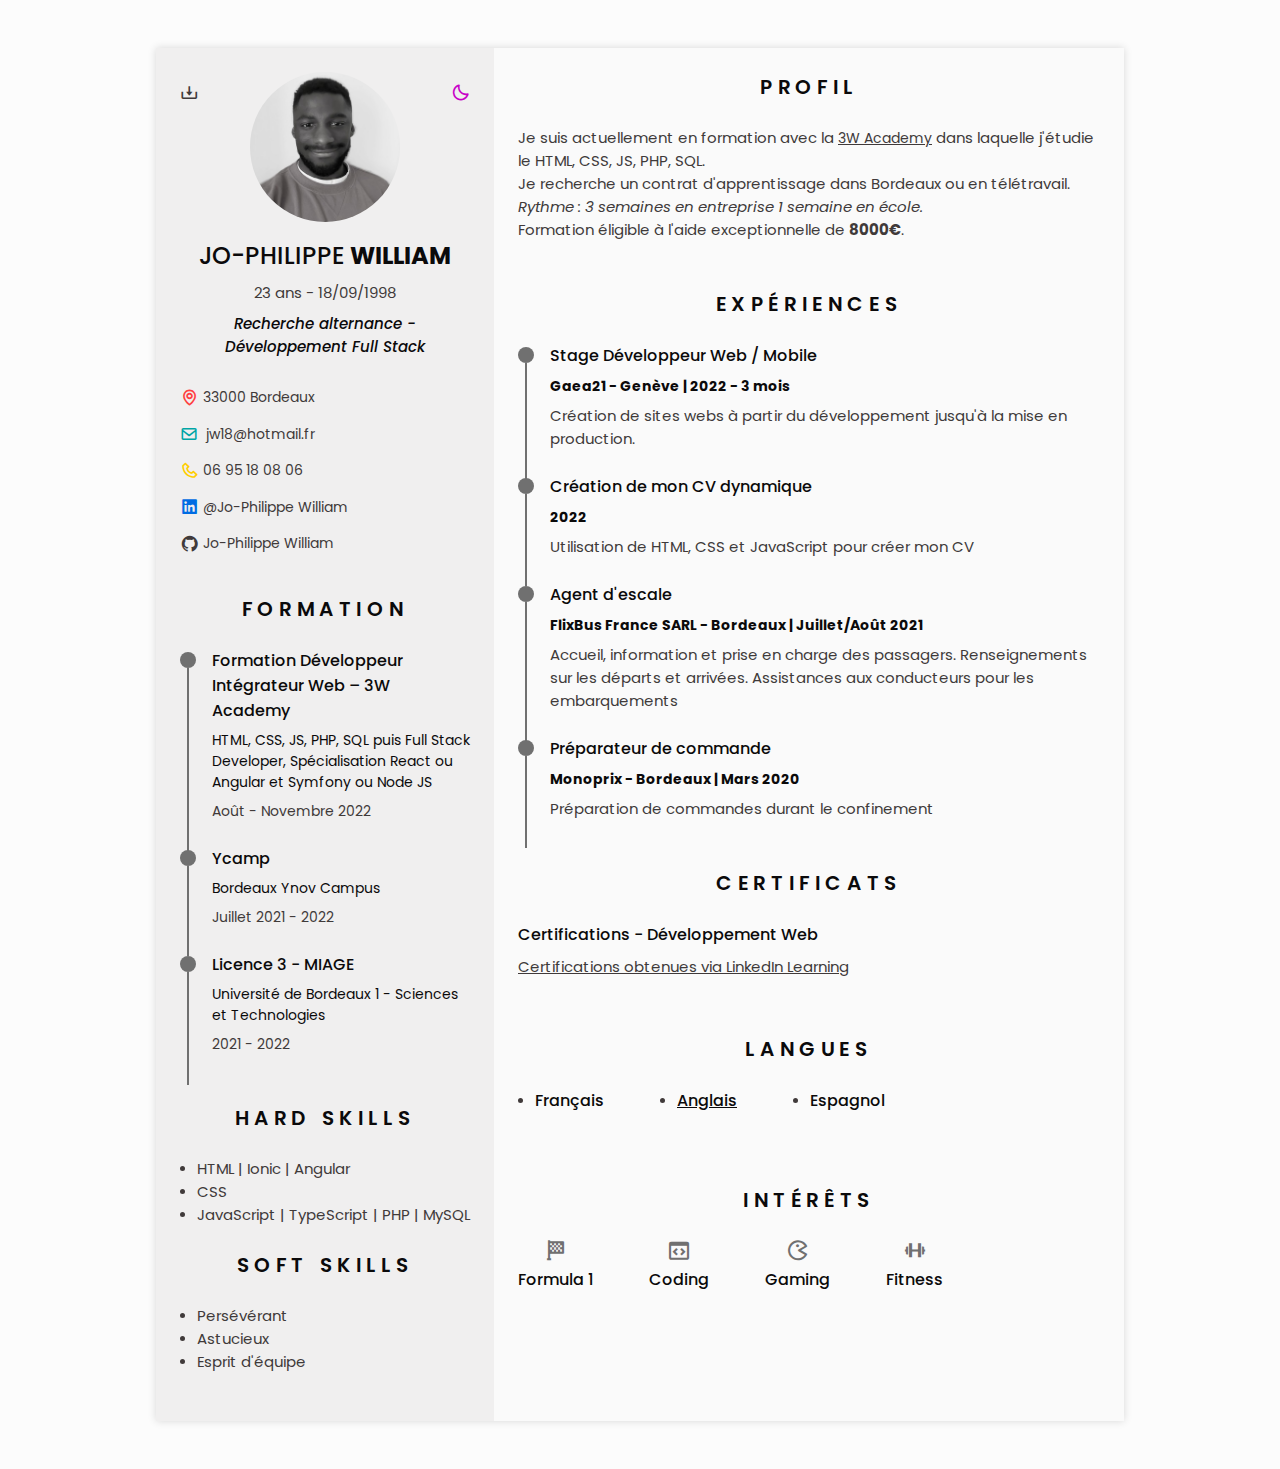
==== index.html @ 75fde281 "Add files via upload" ====
<!DOCTYPE html>
    <html lang="en">
    <head>
        <meta charset="UTF-8">
        <meta name="viewport" content="width=device-width, initial-scale=1.0">

        <!--========== BOX ICONS ==========-->
        <link rel="stylesheet" href="https://cdn.jsdelivr.net/npm/boxicons@latest/css/boxicons.min.css">

        <!--========== CSS ==========-->
        <link rel="stylesheet" href="assets/css/styles.css">

        <title>Responsive Resume CV</title>
    </head>
    <body>
        <!--========== HEADER ==========-->
        <header class="l-header" id="header">
            <nav class="nav bd-container">
                <a href="#" class="nav__logo">Jo-Philippe WILLIAM</a>

                <div class="nav__menu" id="nav-menu">
                    <ul class="nav__list">
                        <li class="nav__item">
                            <a href="#home" class="nav__link active-link">
                                <i class='bx bx-home nav__icon' ></i>Home
                            </a>
                        </li>

                        <li class="nav__item">
                            <a href="#education" class="nav__link">
                                <i class='bx bx-book nav__icon' ></i>Éducation
                            </a>
                        </li>

                        <li class="nav__item">
                            <a href="#skills" class="nav__link">
                                <i class='bx bx-receipt nav__icon' ></i>Skills
                            </a>
                        </li>

                        <li class="nav__item">
                            <a href="#profile" class="nav__link">
                                <i class='bx bx-user-circle nav__icon' ></i>Profil
                            </a>
                        </li>
                        
                        <li class="nav__item">
                            <a href="#experience" class="nav__link">
                                <i class='bx bx-briefcase-alt-2 nav__icon' ></i>Expériences
                            </a>
                        </li>
                        
                        <li class="nav__item">
                            <a href="#certificates" class="nav__link">
                                <i class='bx bx-award nav__icon' ></i>Certificats
                            </a>
                        </li>

                        <!--<li class="nav__item">
                            <a href="#references" class="nav__link">
                                <i class='bx bx-link-external nav__icon'></i>References
                            </a>
                        </li>-->
                    </ul>
                </div>

                <div class="nav__toggle" id="nav-toggle">
                    <i class='bx bxs-grid-alt' ></i>
                </div>
            </nav>

        </header>

        <main class="l-main bd-container">
            <!-- All elements within this div, is generated in PDF -->
            <div class="resume" id="area-cv">
                <div class="resume__left">
                    <!--========== HOME ==========-->
                    <section class="home" id="home">
                        <div class="home__container section bd-grid"> 
                            <div class="home__data bd-grid">
                                <img src="assets/img/Jo.jpg" alt="" class="home__img">

                                <h1 class="home__title">JO-PHILIPPE<b> WILLIAM</b></h1>
                                23 ans - 18/09/1998
                                <h3 class="home__profession"><em>Recherche alternance - Développement Full Stack</em></h3>

                                <div>
                                    <a download="" href="assets/pdf/ResumeJo.pdf" class="home__button-movil">Download</a>
                                </div>
                            </div>

                            <div class="home__adress bd-grid">
                                <span class="home__information">
                                    <i class='bx bx-map home__icon' ></i> 33000 Bordeaux  
                                </span>

                                <span class="home__information">
                                    <a href="mailto:jw18@hotmail.fr" target="_blank" class="social__link">
                                        <i class='bx bx-envelope bx-burst bx-flip-horizontal'></i>  &nbsp; jw18@hotmail.fr <!-- &nbsp; Permet de créer un espace-->
                                    </a>
                                </span>

                                <span class="home__information">
                                    <i class='bx bx-phone bx-tada home__icon' ></i> 06 95 18 08 06 
                                </span>

                                <span class="home__information">
                                    <a href="https://www.linkedin.com/in/jo-philippe-william-22556922b/" target="_blank" class="social__link"> 
                                        <i class='bx bxl-linkedin-square social__icon'></i> @Jo-Philippe William
                                    </a>
                                </span>

                                <span class="home__information">
                                    <a href="https://github.com/lipwilliam" target="_blank" class="social__link"> 
                                        <i class='bx bxl-github social__icon'></i> Jo-Philippe William
                                    </a>
                                </span>

                            </div>
                        </div>
                        
                       <!-- Theme change button -->
                       <i class='bx bx-moon change-theme' title="Theme" id="theme-button"></i>


                       <!-- Button to generate and download the pdf. Available for desktop. -->
                       <i class='bx bx-download generate-pdf' title="Generate PDF" id="resume-button" ></i>
                    </section> 
                    

                    <!--========== SOCIAL ==========-->
                    <!-- <section class="social section">
                        <h2 class="section-title">SOCIAL</h2>

                        <div class="social__container bd-grid">
                            <a href="https://fr.linkedin.com/" target="_blank" class="social__link"> --Ajouter mon lien LinkeIn une fois fait et mon @
                                <i class='bx bxl-linkedin-square social__icon'></i> @Jo-Philippe William
                            </a>
                        </div>
                    </section> -->

                    <!--========== PROFILE ==========-->
                    <!-- <section class="profile section" id="profile">
                        <h2 class="section-title">Profil</h2>
                        
                        <p class="profile__description">Je suis une personne rigoureuse, qui a soif d'en apprendre plus sur le développement web. Je possède peu de connaissances pour le moment, mais j'ai acquis certaines bases sur les langages HTML, CSS et JavaScript.</p>
                    </section> -->
                    
                    <!--========== EDUCATION ==========-->
                    <section class="education section" id="education">
                        <h2 class="section-title">Formation</h2>

                        <div class="education__container bd-grid">
                            <div class="education__content">
                                <div class="education__time">
                                    <span class="education__rounder"></span>
                                    <span class="education__line"></span>
                                </div>

                                <div class="education__data bd-grid">
                                    <h3 class="education__title">Formation Développeur Intégrateur Web – 3W Academy</h3>
                                    <span class="education__studies">
                                        HTML, CSS, JS, PHP, SQL puis Full Stack Developer, Spécialisation React ou Angular et Symfony ou Node JS</span>
                                    <span class="education__year">Août - Novembre 2022</span>
                                </div>
                            </div>
                            
                            <div class="education__content">
                                <div class="education__time">
                                    <span class="education__rounder"></span>
                                    <span class="education__line"></span> 
                                </div>

                                <div class="education__data bd-grid">
                                    <h3 class="education__title">Ycamp</h3>
                                    <span class="education__studies">Bordeaux Ynov Campus</span>
                                    <span class="education__year">Juillet 2021 - 2022</span>
                                </div>
                            </div>

                            <div class="education__content">
                                <div class="education__time">
                                    <span class="education__rounder"></span>
                                    <span class="education__line"></span> 
                                </div>

                                <div class="education__data bd-grid">
                                    <h3 class="education__title">Licence 3 - MIAGE</h3>
                                    <span class="education__studies">Université de Bordeaux 1 - Sciences et Technologies</span>
                                    <span class="education__year">2021 - 2022</span>
                                </div>
                            </div>
                        </div>
                    </section>


                    <!--========== SKILLS  ==========-->
                    <section class="skills section" id="skills">
                        <h2 class="section-title">Hard Skills</h2>

                        <div class="skills__content bd-grid">
                            <ul class="skills__data">
                                <li class="skills__name">
                                    <span class="skills__circle"></span> <!-- https://icons8.com/icons/set/html J'utilise la base 64 pour télécharger les images car les autres formats disparaissent lors du pdf-->
                                    <p class="hardskills">HTML | Ionic | Angular</p> 
                                    <!--<img src="[data-uri]">
                                    <img src="[data-uri]">
                                    <img src="[data-uri]">-->
                                </li>
                                
                                <li class="skills__name">
                                    <span class="skills__circle"></span>
                                    <p class="hardskills">CSS</p>
                                    <!--<img src="[data-uri]">-->
                                </li>
                                
                                <li class="skills__name">
                                    <span class="skills__circle"></span>
                                    <p class="hardskills">JavaScript | TypeScript | PHP | MySQL</p> 
                                    <!--<img src="[data-uri]">
                                    <img src="[data-uri]">
                                    <img src="[data-uri]">
                                    <img src="[data-uri]">-->
                                </li>
                            </ul>
                        </div>

                        <h2 class="section-title">Soft Skills</h2>

                        <div class="skills__content bd-grid">
                            <ul class="skills__data">
                                <li class="skills__name">
                                    <span class="skills__circle"></span> Persévérant 
                                </li>
                                
                                <li class="skills__name">
                                    <span class="skills__circle"></span> Astucieux
                                </li>
                                
                                <li class="skills__name">
                                    <span class="skills__circle"></span> Esprit d'équipe
                                </li>
                            </ul>
                        </div>
                    </section>

                </div>

                <div class="resume__right">

                    <!--========== PROFILE ==========-->
                    <section class="profile section" id="profile">
                        <h2 class="section-title">Profil</h2>
                        
                        <p class="profile__description">
                            Je suis actuellement en formation avec la <a href="https://3wa.fr/" class="social__link" style="text-decoration: underline;">3W Academy</a> dans laquelle j'étudie le HTML, CSS, JS, PHP, SQL. <br>
                            Je recherche un contrat d'apprentissage dans Bordeaux ou en télétravail. <br> <em>Rythme : 3 semaines en entreprise 1 semaine en école.</em> <br> Formation éligible à l'aide exceptionnelle de <strong>8000€</strong>.
                        </p>
                    </section>

                    <!--========== EXPERIENCE ==========-->
                    <section class="experience section" id="experience">
                        <h2 class="section-title">Expériences</h2>

                        <div class="experience__container bd-grid">
                            <div class="experience__content">
                                <div class="experience__time">
                                    <span class="experience__rounder"></span>
                                    <span class="experience__line"></span> <!--experience__line (j'ai du l'enlever car une barre apparait sur le CV sinon)-->
                                </div>
                                    
                                <div class="experience__data bd-grid">
                                    <h3 class="experience__title">Stage Développeur Web / Mobile</h3>
                                    <span class="experience__company"> <strong> Gaea21 - Genève | 2022 - 3 mois</strong><!--Ecrire l'année et le poste occupé--> </span>
                                    <p class="experience__description">Création de sites webs à partir du développement jusqu'à la mise en production.   <!--Ecrire la description du poste--> </p>
                                </div>
                            </div>
                        
                            <div class="experience__content">
                                <div class="experience__time">
                                    <span class="experience__rounder"></span>
                                    <span class="experience__line"></span> <!--experience__line (j'ai du l'enlever car une barre apparait sur le CV sinon)-->
                                </div>
                                    
                                <div class="experience__data bd-grid">
                                    <h3 class="experience__title">Création de mon CV dynamique</h3>
                                    <span class="experience__company"> <strong>2022</strong><!--Ecrire l'année et le poste occupé--> </span>
                                    <p class="experience__description">Utilisation de HTML, CSS et JavaScript pour créer mon CV <!--Ecrire la description du poste--> </p>
                                </div>
                            </div>
                        
                            <div class="experience__content">
                                <div class="experience__time">
                                    <span class="experience__rounder"></span>
                                    <span class="experience__line"></span> <!--experience__line (j'ai du l'enlever car une barre apparait sur le CV sinon)-->
                                </div>
                                    
                                <div class="experience__data bd-grid">
                                    <h3 class="experience__title">Agent d'escale</h3>
                                    <span class="experience__company"> <strong>FlixBus France SARL - Bordeaux | Juillet/Août 2021</strong><!--Ecrire l'année et le poste occupé--> </span>
                                    <p class="experience__description">Accueil, information et prise en charge des passagers. Renseignements sur les départs et arrivées. Assistances aux conducteurs pour les embarquements <!--Ecrire la description du poste--> </p>
                                </div>
                            </div>

                            <div class="experience__content">
                                <div class="experience__time">
                                    <span class="experience__rounder"></span>
                                    <span class="experience__line"></span> <!--experience__line (j'ai du l'enlever car une barre apparait sur le CV sinon)-->
                                </div>
                                    
                                <div class="experience__data bd-grid">
                                    <h3 class="experience__title">Préparateur de commande</h3>
                                    <span class="experience__company"> <strong>Monoprix - Bordeaux | Mars 2020</strong><!--Ecrire l'année et le poste occupé--> </span>
                                    <p class="experience__description"> Préparation de commandes durant le confinement <!--Ecrire la description du poste--> </p>
                                </div>
                            </div>
                        </div>

                        <!--<div class="education__content">
                            <div class="education__time">
                                <span class="education__rounder"></span>
                                <span class="education__line"></span> 
                            </div>

                            <div class="education__data bd-grid">
                                <h3 class="education__title">Licence 3 - Sciences du Management</h3>
                                <span class="education__studies">Université de Bordeaux 4 - Faculté de Droit et Science Politique</span>
                                <span class="education__year">2020 - 2021</span>
                            </div>
                        </div>
                        
                        <div class="education__content">
                            <div class="education__time">
                                <span class="education__rounder"></span>
                                <span class="education__line"></span> 
                            </div>

                            <div class="education__data bd-grid">
                                <h3 class="education__title">Licence 3 - Sciences du Management</h3>
                                <span class="education__studies">Université de Bordeaux 4 - Faculté de Droit et Science Politique</span>
                                <span class="education__year">2020 - 2021</span>
                            </div>
                        </div>-->
                    </section>

                    <!--========== CERTIFICATES ==========-->
                    <section class="certificate section" id="certificates">
                        <h2 class="section-title">Certificats</h2>

                        <div class="certificate__container bd-grid">
                            <div class="certificate__content">
                                <h3 class="certificate__title">Certifications - Développement Web</h3>
                                <a download="" href="assets/pdf/Certifications.pdf" class="languages__name" style="text-decoration: underline;">Certifications obtenues via LinkedIn Learning</a>
                            </div>
                        </div>

                        <div class="certificate__container bd-grid">
                            <div class="certificate__content">
                                <h3 class="certificate__title"><!--Licence 3 - MIAGE | 2021-2022--></h3>
                                <p class="certificate__description"><!--Validation de ma license--></p>
                            </div>
                        </div>
                    </section>

                    <!--========== REFERENCES ==========-->
                    <!-- <section class="references section" id="references">
                        <h2 class="section-title">Références</h2>

                        <div class="references__container bd-grid">
                            <div class="references__content bd-grid">
                                <span class="references__subtitle"><!--Sr Director - Mettre le titre de mon ancien job--></span>
                                <h3 class="references__title"><!--Ajouter le nom de mon superviseur</h3>
                                <ul class="references__contact">
                                    <li>Phone : </li>
                                    <li>Email : </li>
                                </ul>
                            </div>
                        </div>
                    </section> -->

                    <!--========== LANGUAGES ==========-->
                    <section class="languages section">
                        <h2 class="section-title">Langues</h2>

                        <div class="languages__container">
                            <ul class="languages__content bd-grid">
                                <li class="languages__name">
                                    <span class="languages__circle"></span> Français
                                </li>
                                <li class="languages__name">
                                    <span class="languages__circle"></span> <a download="" href="assets/pdf/Linguaskill Candidate Test Report.pdf" class="languages__name" style="text-decoration: underline;">Anglais</a>
                                </li>
                                <li class="languages__name">
                                    <span class="languages__circle"></span> Espagnol
                                </li>
                            </ul>
                        </div>
                    </section>
                    
                    <!--========== INTERESTS ==========-->
                    <section class="interests section">
                        <h2 class="section-title">Intérêts</h2>

                        <div class="interests__container bd-grid">
                            <div class="interests__content">
                                <i class='bx bxs-flag-checkered interests__icon'></i>
                                <span class="interests__name">Formula 1</span>
                            </div>
                            <div class="interests__content">
                                <i class='bx bx-code-block interests__icon'></i>
                                <span class="interest__name">Coding</span>
                            </div>
                            <div class="interests__content">
                                <i class='bx bx-game interests__icon'></i>
                                <span class="interests__name">Gaming</span>
                            </div>
                            <div class="interests__content">
                                <i class='bx bx-dumbbell interests__icon' ></i>
                                <span class="interests__name">Fitness</span>
                            </div>
                        </div>
                    </section>
                    
                    <div class="qrcode__content">
                        <a rel='nofollow' href='https://www.qr-code-generator.com' border='0' style='cursor:default' ></a><img src='https://chart.googleapis.com/chart?cht=qr&chl=https%3A%2F%2Flipwilliam.github.io%2FJo-Philippe-WILLIAM-CV%2F&chs=180x180&choe=UTF-8&chld=L|2' alt=''>
                    </div>

                </div>
            </div>        
        </main>

        <!--========== SCROLL TOP ==========-->
        <a href="#" class="scrolltop" id="scroll-top">
            <i class='bx bx-up-arrow-circle scrolltop__icon' ></i>
        </a>

        <!--========== HTML2PDF ==========-->
        <script src="assets/js/html2pdf.bundle.min.js"></script>

        <!--========== MAIN JS ==========-->
        <script src="assets/js/main.js"></script>
    </body>
</html>
---- assets/css/styles.css ----
/*===== GOOGLE FONTS =====*/
@import url('https://fonts.googleapis.com/css2?family=Poppins:wght@400;500;600&display=swap');

/*===== VARIABLES CSS =====*/
:root {
  --header-height: 3rem;
  
  /*========== Colors ==========*/
  --title-color: #0b0a0b;
  --text-color: #403A3A;
  --text-color-light: #707070;
  --container-color: #FAFAFA;
  --container-color-alt: #F0EFEF;
  --body-color: #FCFCFC;

  /*========== Font and typography ==========*/
  --body-font: 'Poppins', sans-serif;
  --h1-font-size: 1.5rem;
  --h2-font-size: 1.25rem;
  --h3-font-size: 1rem;
  --normal-font-size: .938rem;
  --small-font-size: .875rem;
  --smaller-font-size: .813rem;

  /*========== Font weight ==========*/
  --font-medium: 500;
  --font-semi-bold: 600;

  /*========== Margenes ==========*/
  --mb-1: .5rem;
  --mb-2: 1rem;
  --mb-3: 1.5rem;

  /*========== z index ==========*/
  --z-tooltip: 10;
  --z-fixed: 100;
}

/*========== BASE ==========*/
*,::before,::after{
  box-sizing: border-box;
}

html{
  scroll-behavior: smooth;
}
/*========== Variables Dark theme ==========*/
body.dark-theme{
  --title-color: #F2F2F2;
  --text-color: #bfbfbf;
  --container-color: #212121;
  --container-color-alt: #181616;
  --body-color: #2B2B2B;
}

/*========== Button Dark/Light ==========*/
.change-theme{
  position: absolute;
  right: 0;
  top: 2.2rem;
  display: flex;
  color: var(--text-color);
  font-size: 1.2rem;
  cursor: pointer;
}

.change-them:hover{
  color: var(--title-color);
}

.bx-moon {
  color: #c800c8;
}

.bx-sun {
  color: rgb(229, 255, 0);
}



/*========== Font size variables to scale cv ==========*/
body.scale-cv{
  --h1-font-size: .938rem;
  --h2-font-size: .938rem;
  --h3-font-size: .875rem;
  --normal-font-size: .813rem;
  --small-font-size: .75rem;
  --smaller-font-size: .688rem;
}

/*========== Generate PDF button ==========*/
.generate-pdf{
  display: none;
  position: absolute;
  top: 2.2rem;
  left: 0;
  font-size: 1.2rem;
  color: var(--text-color);
  cursor: pointer;
}

.generate-pdf:hover{
  color: var(--title-color);
}

/*========== Classes modified to reduce size and print on A4 sheet ==========*/
.scale-cv .change-theme, 
.scale-cv .generate-pdf{
  display: none;
}

.scale-cv .bd-container{
  max-width: 1080px;
}

.scale-cv .section{
  padding: 1.5rem 0 .80rem;
}

.scale-cv .section-title{
  margin-bottom: .75rem;
}

.scale-cv .resume__left,
.scale-cv .resume__right{
  padding: 0 1rem;
}

.scale-cv .home__img{
  width: 90px;
  height: 90px;
}

.scale-cv .home__container{
  gap: 1.5rem;
}

.scale-cv .home__data{
  gap: .25rem;
}

.scale-cv .home__address,
.scale-cv .social__container{
  gap: .75rem;
}

.scale-cv .home__icon,
.scale-cv .social__icon,
.scale-cv .interests__icon{
  font-size: 1rem;
}

.scale-cv .education__container,
.scale-cv .experience__container,
.scale-cv .certificate__container{
  gap: 1rem;
}

.scale-cv .education__time,
.scale-cv .experience__time{
  padding-right: .5rem;
}

.scale-cv .education__rounder,
.scale-cv .experience__rounder{
  width: 11px;
  height: 11px;
  margin-top: .22rem;
}


.scale-cv .education__line,
.scale-cv .experience__line{
  width: 1px;
  height: 110%;
  transform: translate(5px, 0);
}

.scale-cv .education__data,
.scale-cv .experience__data{
  gap: .25rem;
}

.scale-cv .skills__name{
  margin-bottom: var(--mb-1); 
}

.scale-cv .interests__container{
  column-gap: 2.5rem;
}


body{
  margin: 0 0 var(--header-height) 0;
  padding: 0;
  font-family: var(--body-font);
  font-size: var(--normal-font-size);
  background-color: var(--body-color);
  color: var(--text-color);
}

h1,h2,h3,ul,p{
  margin: 0;
}

h1,h2,h3{
  color: var(--title-color);
  font-weight: var(--font-medium);
}

ul{
  padding: 0;
  list-style: none;
}

a{
  text-decoration: none;
}

img{
  max-width: 100%;
  height: auto;
}
/*========== CLASS CSS ==========*/
.section{
  padding: 1.5rem 0;
}

.section-title{
  font-size: var(--h2-font-size);
  color: var(--title-color);
  font-weight: var(--font-semi-bold);
  text-transform: uppercase;
  letter-spacing: .35rem;
  text-align: center;
  margin-bottom: var(--mb-3);
}

/*========== LAYOUT ==========*/
.bd-container{
  max-width: 968px;
  width: calc(100% - 3rem);
  margin-left: var(--mb-3);
  margin-right: var(--mb-3);
}

.bd-grid{
  display: grid; 
  gap: 1.5rem;
}

.l-header{
  width: 100%;
  position: fixed;
  bottom: 0;
  left: 0;
  z-index: var(--z-fixed);
  background-color: var(--body-color);
  box-shadow: 0 -1px 4px rgba(0, 0, 0, .1);
  transition: .3s;
}

/*========== NAV ==========*/
.nav{
  height: var(--header-height);
  display: flex;
  justify-content: space-between;
  align-items: center;
}

@media screen and (max-width: 968px){
  .nav__menu{
    position: fixed;
    bottom: -100%;
    left: 0;
    width: 100%;
    padding: 2rem 1.5rem;
    background-color: var(--body-color);
    box-shadow: 0 1px 4px rgba(0,0,0,.1);
    border-radius: 1rem 1rem 0 0;
    z-index: var(--z-fixed);
    transition: .3s;
  }
}

.nav__logo,
.nav__toggle{
  color: var(--title-color);
  font-weight: var(--font-medium);
}

.nav__toggle{
  font-size: 1.2rem;
  cursor: pointer;
}

.nav__item{
  text-align: center;
}

.nav__list{
  display: grid;
  grid-template-columns: repeat(3,1fr);
  gap: 2rem;
}

.nav__link{
  display: flex;
  flex-direction: column;
  font-size: var(--smaller-font-size);
  color: var(--text-color-light);
  font-weight: var(--font-medium);
}

.nav__link:hover{
  color: var(--title-color);
}

.nav__icon{
  font-size: 1.2rem;
  margin-bottom: var(--mb-1);
}
/* Show menu */
.show-menu{
  bottom: var(--header-height);
}

/* Active menu link */
.active-link{
  color: var(--title-color);
}

/*========== HOME ==========*/
.home{
  position: relative;
}

.home__container{
  gap: 3rem;
}

.home__data{
  gap: .5rem;
  text-align: center;
}

.home__img{
  width: 150px;
  height: 150px;
  border-radius: 50%;
  justify-self: center;
  margin-bottom: var(--mb-1);
}

.home__title{
  font-size: var(--h1-font-size);
}

.home__profession{
  font-size: var(--normal-font-size);
  margin-bottom: var(--mb-1);
}

.home__address{
  gap: 1rem;
}
.home__information{
  display: flex;
  align-items: center;
  font-size: var(--small-font-size);
  margin-bottom: -8.5px;
}

.home__icon{
  font-size: 1.2rem;
  margin-right: .25rem;
}

.home__button-movil{
  display: inline-block;
  border: 2px solid var(--text-color);
  color: var(--title-color);
  padding: 1rem 2rem;
  border-radius: .25rem;
  transition: .3s;
  font-weight: var(--font-medium);
  margin-top: var(--mb-1);
}

.home__button-movil:hover{
  background-color: var(--text-color);
  color: var(--container-color);
}

.bx-map {
  color: #ff4040;
}

.bx-envelope {
  color: #00a5a6;
  font-size: large;
}

.bx-phone {
  color: #ffce00;
}
/*========== SOCIAL ==========*/
.social__container{
  grid-template-columns: max-content;
  gap: 1rem;
}

.social__link{
  display: inline-flex;
  align-items: center;
  font-size: var(--small-font-size);
  color: var(--text-color);
}


.social__link:hover{
  color: var(--title-color);
}

.social__icon{
  font-size: 1.2rem;
  margin-right: .25rem;
}

.bxl-linkedin-square {
  color: #006ce3;
}
/*========== PROFILE ==========*/
.profile__description{
  text-align: center;
}

/*========== EDUCATION AND EXPERIENCE ==========*/
.education__content, 
.experience__content{
  display: flex;
}

.education__time, 
.experience__time{
  padding-right: 1rem;
}

.education__rounder, 
.experience__rounder{
  position: relative;
  display: block;
  width: 16px;
  height: 16px;
  background-color: var(--text-color-light);
  border-radius: 50%;
  margin-top: .25rem;
}

.education__line, 
.experience__line{
  display: block;
  width: 2px;
  height: 110%;
  background-color: var(--text-color-light);
  transform: translate(7px,0);
}

.education__data, 
.experience__data{
  gap: .5em;
}

.education__title, 
.experience__title{
  font-size: var(--h3-font-size);
}

.education__studies, 
.experience__company{
  font-size: var(--small-font-size);
  color: var(--title-color);
}

.education__year{
  font-size: var(--small-font-size);
}

/*========== SKILLS AND LANGUAGES ==========*/
.skills__content{
  grid-template-columns: repeat(2, 1fr);
}

.skills__content, 
.languages__content{
  gap: 0;
  margin-bottom: 1.5rem;
}

.skills__name, 
.languages__name{
  display: flex;
  align-items: center;
  color: var(--body-font);
}

.skills__circle, 
.languages__circle{
  display: inline-block;
  width: 5px;
  height: 5px;
  background-color: var(--text-color);
  border-radius: 50%;
  margin-right: .75rem;
}

.hardskills {
  white-space: nowrap; /*Permet de mettre les éléments sur une même ligne*/
}
/*========== CERTIFICATES ==========*/
.certificate__title{
  font-size: var(--h3-font-size);
  margin-bottom: var(--mb-1);
}

/*========== REFERENCES ==========*/
.references__content{
  gap: .25rem;
}

.references__subtitle{
  color: var(--text-color-light);
}


.references__subtitle, 
.references__contact{
  font-size: var(--smaller-font-size);
}

.references__title{
  font-size: var(--h3-font-size);
}


/*========== INTERESTS ==========*/
.interests__container{
  grid-template-columns: repeat(3,1fr);
  margin-top: var(--mb-2);
}

.interests__content{
  display: flex;
  flex-direction: column;
  align-items: center;
}

.interests__icon{
  font-size: 1.5rem;
  color: var(--text-color-light);
  margin-bottom: .25rem;
}

.interests__container{
  margin-bottom: -30px;
}

/* Scroll top */
.scrolltop{
  position: fixed;
  right: 1rem;
  bottom: -20%;
  display: flex;
  justify-content: center;
  align-items: center;
  padding: .3rem;
  background-color: var(--container-color-alt);
  border-radius: .4rem;
  z-index: var(--z-tooltip);
  transition: .4s;
  visibility: hidden; 
}

.scrolltop__icon{
  font-size: 1.2rem;
  color: var(--text-color);
}

.show-scroll{
  visibility: visible;
  bottom: 5rem;
}
/*========== MEDIA QUERIES ==========*/
/* For small devices, menu two columns */
@media screen and (max-width: 800px){
  .nav__list{
    grid-template-columns: repeat(2, 1fr);
    gap: 1rem .5rem;
  }

  .qrcode__content{
    display: none;
    margin-top: auto;
    margin-left: auto;
    margin-right: auto;
    width: 6em;
    visibility: hidden;
  }
}

/* Classes modified for large screen size */
@media screen and (min-width: 968px) {
  body{
    margin: 3rem 0;
  }

  .home__profession{
    font-size: var(--normal-font-size);
    margin-bottom: -3px;
  }

  .bd-container{
    margin-left: auto;
    margin-right: auto;
  }

  .l-header, 
  .scrolltop{
    display: none;
  }

  .resume{
    display: grid;
    grid-template-columns: .5fr 1fr;
    background-color: var(--container-color);
    box-shadow: 0 0 8px rgba(13, 12, 12, .15);
  }

  .resume__left{
    background-color: var(--container-color-alt);
  }

  .resume__left, 
  .resume__right{
    padding: 0 1.5rem;
  }

  .generate-pdf{
    display: inline-block;
  }

  .section__title, 
  .profile__description{
    text-align: initial;
  }

  .home__container{
    gap: 1.5rem;
  }

  .home__button-movil{
    display: none;
  }

  .references__container{
    grid-template-columns: repeat(2, 1fr);
  }

  .languages__content{
    grid-template-columns: repeat(3, max-content);
    column-gap: 3.5rem;
  }

  .interests__container{
    grid-template-columns: repeat(4, max-content);
    column-gap: 3.5rem;
  }

  .qrcode__content{
    display: -webkit-box;
    margin-top: 50px;
    margin-left: auto;
    margin-right: auto;
    width: 6em;
  }

}
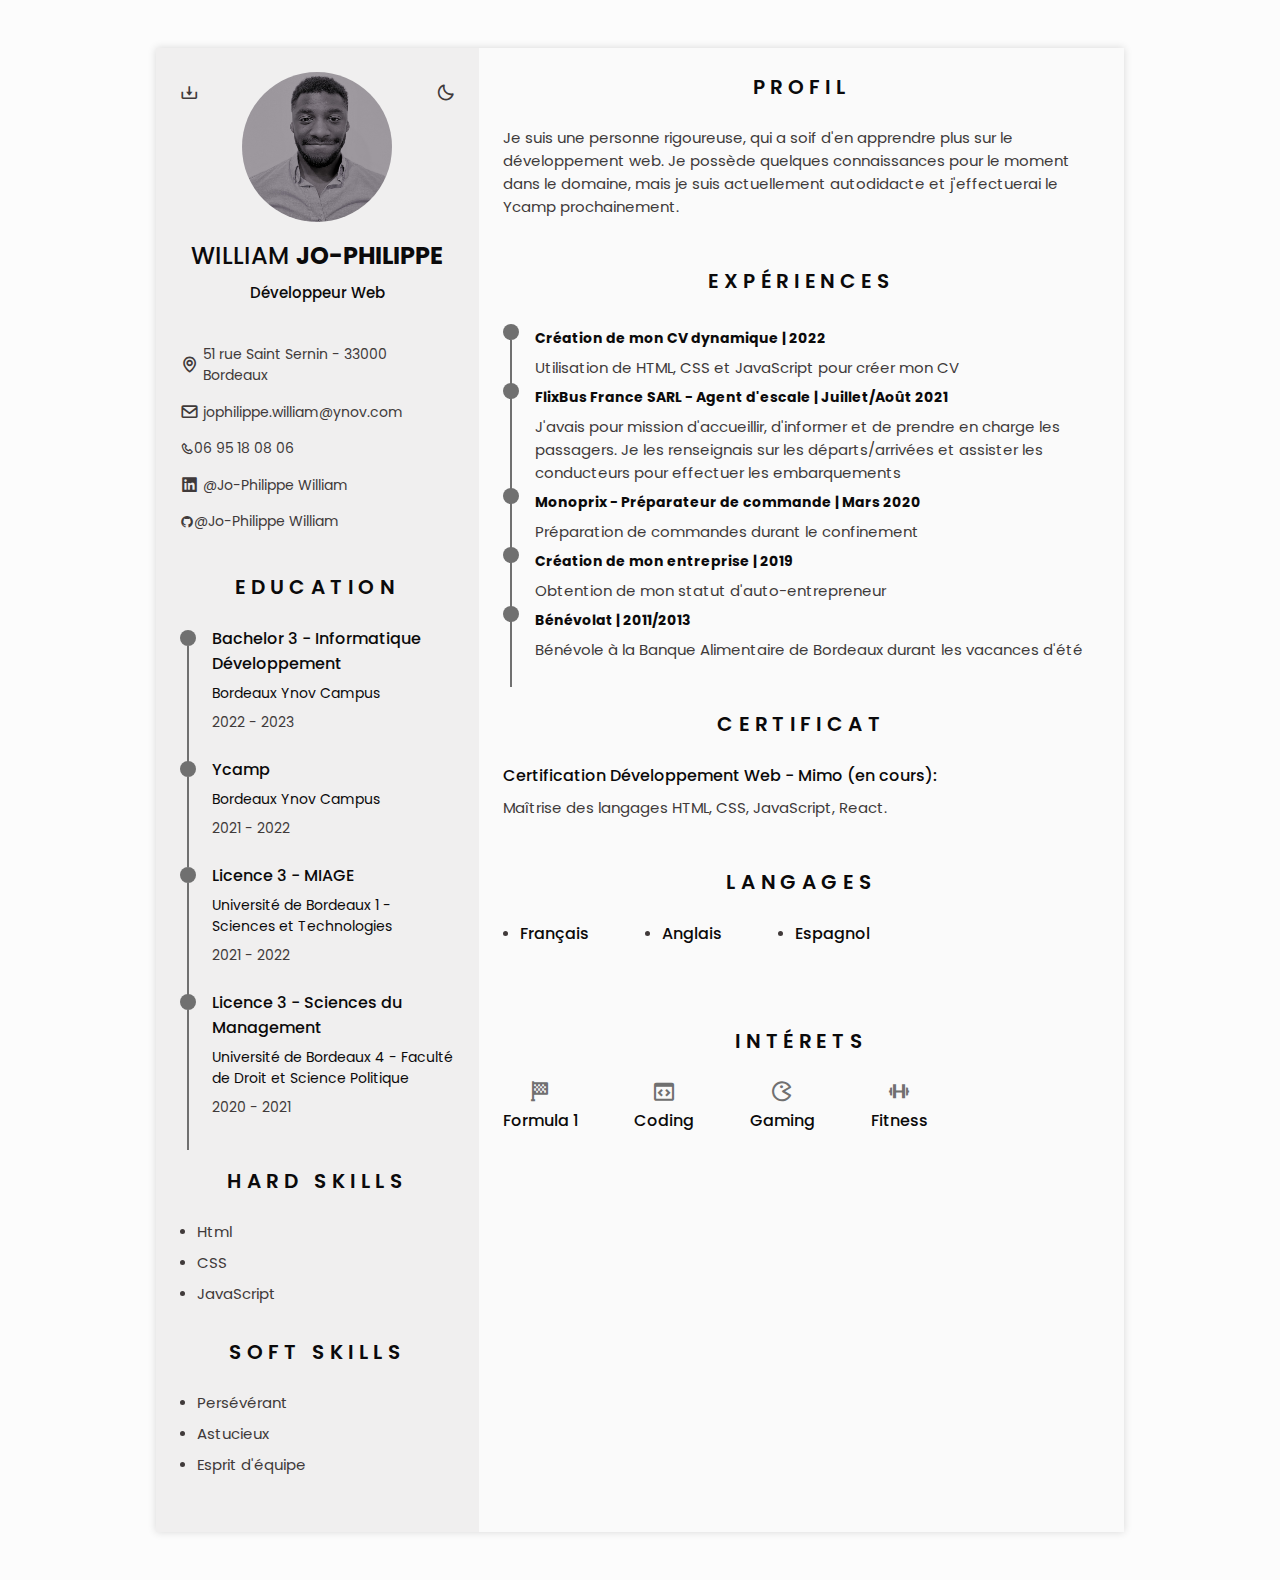
==== commit fc289962: "Adding Portfolio and A4 working" ====
--- a/index.html
+++ b/index.html
@@ -1,444 +1,423 @@
-<!DOCTYPE html>
-    <html lang="en">
-    <head>
-        <meta charset="UTF-8">
-        <meta name="viewport" content="width=device-width, initial-scale=1.0">
-
-        <!--========== BOX ICONS ==========-->
-        <link rel="stylesheet" href="https://cdn.jsdelivr.net/npm/boxicons@latest/css/boxicons.min.css">
-
-        <!--========== CSS ==========-->
-        <link rel="stylesheet" href="assets/css/styles.css">
-
-        <title>Responsive Resume CV</title>
-    </head>
-    <body>
-        <!--========== HEADER ==========-->
-        <header class="l-header" id="header">
-            <nav class="nav bd-container">
-                <a href="#" class="nav__logo">Jo-Philippe WILLIAM</a>
-
-                <div class="nav__menu" id="nav-menu">
-                    <ul class="nav__list">
-                        <li class="nav__item">
-                            <a href="#home" class="nav__link active-link">
-                                <i class='bx bx-home nav__icon' ></i>Home
-                            </a>
-                        </li>
-
-                        <li class="nav__item">
-                            <a href="#education" class="nav__link">
-                                <i class='bx bx-book nav__icon' ></i>Éducation
-                            </a>
-                        </li>
-
-                        <li class="nav__item">
-                            <a href="#skills" class="nav__link">
-                                <i class='bx bx-receipt nav__icon' ></i>Skills
-                            </a>
-                        </li>
-
-                        <li class="nav__item">
-                            <a href="#profile" class="nav__link">
-                                <i class='bx bx-user-circle nav__icon' ></i>Profil
-                            </a>
-                        </li>
-                        
-                        <li class="nav__item">
-                            <a href="#experience" class="nav__link">
-                                <i class='bx bx-briefcase-alt-2 nav__icon' ></i>Expériences
-                            </a>
-                        </li>
-                        
-                        <li class="nav__item">
-                            <a href="#certificates" class="nav__link">
-                                <i class='bx bx-award nav__icon' ></i>Certificats
-                            </a>
-                        </li>
-
-                        <!--<li class="nav__item">
-                            <a href="#references" class="nav__link">
-                                <i class='bx bx-link-external nav__icon'></i>References
-                            </a>
-                        </li>-->
-                    </ul>
-                </div>
-
-                <div class="nav__toggle" id="nav-toggle">
-                    <i class='bx bxs-grid-alt' ></i>
-                </div>
-            </nav>
-
-        </header>
-
-        <main class="l-main bd-container">
-            <!-- All elements within this div, is generated in PDF -->
-            <div class="resume" id="area-cv">
-                <div class="resume__left">
-                    <!--========== HOME ==========-->
-                    <section class="home" id="home">
-                        <div class="home__container section bd-grid"> 
-                            <div class="home__data bd-grid">
-                                <img src="assets/img/Jo.jpg" alt="" class="home__img">
-
-                                <h1 class="home__title">JO-PHILIPPE<b> WILLIAM</b></h1>
-                                23 ans - 18/09/1998
-                                <h3 class="home__profession"><em>Recherche alternance - Développement Full Stack</em></h3>
-
-                                <div>
-                                    <a download="" href="assets/pdf/ResumeJo.pdf" class="home__button-movil">Download</a>
-                                </div>
-                            </div>
-
-                            <div class="home__adress bd-grid">
-                                <span class="home__information">
-                                    <i class='bx bx-map home__icon' ></i> 33000 Bordeaux  
-                                </span>
-
-                                <span class="home__information">
-                                    <a href="mailto:jw18@hotmail.fr" target="_blank" class="social__link">
-                                        <i class='bx bx-envelope bx-burst bx-flip-horizontal'></i>  &nbsp; jw18@hotmail.fr <!-- &nbsp; Permet de créer un espace-->
-                                    </a>
-                                </span>
-
-                                <span class="home__information">
-                                    <i class='bx bx-phone bx-tada home__icon' ></i> 06 95 18 08 06 
-                                </span>
-
-                                <span class="home__information">
-                                    <a href="https://www.linkedin.com/in/jo-philippe-william-22556922b/" target="_blank" class="social__link"> 
-                                        <i class='bx bxl-linkedin-square social__icon'></i> @Jo-Philippe William
-                                    </a>
-                                </span>
-
-                                <span class="home__information">
-                                    <a href="https://github.com/lipwilliam" target="_blank" class="social__link"> 
-                                        <i class='bx bxl-github social__icon'></i> Jo-Philippe William
-                                    </a>
-                                </span>
-
-                            </div>
-                        </div>
-                        
-                       <!-- Theme change button -->
-                       <i class='bx bx-moon change-theme' title="Theme" id="theme-button"></i>
-
-
-                       <!-- Button to generate and download the pdf. Available for desktop. -->
-                       <i class='bx bx-download generate-pdf' title="Generate PDF" id="resume-button" ></i>
-                    </section> 
-                    
-
-                    <!--========== SOCIAL ==========-->
-                    <!-- <section class="social section">
-                        <h2 class="section-title">SOCIAL</h2>
-
-                        <div class="social__container bd-grid">
-                            <a href="https://fr.linkedin.com/" target="_blank" class="social__link"> --Ajouter mon lien LinkeIn une fois fait et mon @
-                                <i class='bx bxl-linkedin-square social__icon'></i> @Jo-Philippe William
-                            </a>
-                        </div>
-                    </section> -->
-
-                    <!--========== PROFILE ==========-->
-                    <!-- <section class="profile section" id="profile">
-                        <h2 class="section-title">Profil</h2>
-                        
-                        <p class="profile__description">Je suis une personne rigoureuse, qui a soif d'en apprendre plus sur le développement web. Je possède peu de connaissances pour le moment, mais j'ai acquis certaines bases sur les langages HTML, CSS et JavaScript.</p>
-                    </section> -->
-                    
-                    <!--========== EDUCATION ==========-->
-                    <section class="education section" id="education">
-                        <h2 class="section-title">Formation</h2>
-
-                        <div class="education__container bd-grid">
-                            <div class="education__content">
-                                <div class="education__time">
-                                    <span class="education__rounder"></span>
-                                    <span class="education__line"></span>
-                                </div>
-
-                                <div class="education__data bd-grid">
-                                    <h3 class="education__title">Formation Développeur Intégrateur Web – 3W Academy</h3>
-                                    <span class="education__studies">
-                                        HTML, CSS, JS, PHP, SQL puis Full Stack Developer, Spécialisation React ou Angular et Symfony ou Node JS</span>
-                                    <span class="education__year">Août - Novembre 2022</span>
-                                </div>
-                            </div>
-                            
-                            <div class="education__content">
-                                <div class="education__time">
-                                    <span class="education__rounder"></span>
-                                    <span class="education__line"></span> 
-                                </div>
-
-                                <div class="education__data bd-grid">
-                                    <h3 class="education__title">Ycamp</h3>
-                                    <span class="education__studies">Bordeaux Ynov Campus</span>
-                                    <span class="education__year">Juillet 2021 - 2022</span>
-                                </div>
-                            </div>
-
-                            <div class="education__content">
-                                <div class="education__time">
-                                    <span class="education__rounder"></span>
-                                    <span class="education__line"></span> 
-                                </div>
-
-                                <div class="education__data bd-grid">
-                                    <h3 class="education__title">Licence 3 - MIAGE</h3>
-                                    <span class="education__studies">Université de Bordeaux 1 - Sciences et Technologies</span>
-                                    <span class="education__year">2021 - 2022</span>
-                                </div>
-                            </div>
-                        </div>
-                    </section>
-
-
-                    <!--========== SKILLS  ==========-->
-                    <section class="skills section" id="skills">
-                        <h2 class="section-title">Hard Skills</h2>
-
-                        <div class="skills__content bd-grid">
-                            <ul class="skills__data">
-                                <li class="skills__name">
-                                    <span class="skills__circle"></span> <!-- https://icons8.com/icons/set/html J'utilise la base 64 pour télécharger les images car les autres formats disparaissent lors du pdf-->
-                                    <p class="hardskills">HTML | Ionic | Angular</p> 
-                                    <!--<img src="[data-uri]">
-                                    <img src="[data-uri]">
-                                    <img src="[data-uri]">-->
-                                </li>
-                                
-                                <li class="skills__name">
-                                    <span class="skills__circle"></span>
-                                    <p class="hardskills">CSS</p>
-                                    <!--<img src="[data-uri]">-->
-                                </li>
-                                
-                                <li class="skills__name">
-                                    <span class="skills__circle"></span>
-                                    <p class="hardskills">JavaScript | TypeScript | PHP | MySQL</p> 
-                                    <!--<img src="[data-uri]">
-                                    <img src="[data-uri]">
-                                    <img src="[data-uri]">
-                                    <img src="[data-uri]">-->
-                                </li>
-                            </ul>
-                        </div>
-
-                        <h2 class="section-title">Soft Skills</h2>
-
-                        <div class="skills__content bd-grid">
-                            <ul class="skills__data">
-                                <li class="skills__name">
-                                    <span class="skills__circle"></span> Persévérant 
-                                </li>
-                                
-                                <li class="skills__name">
-                                    <span class="skills__circle"></span> Astucieux
-                                </li>
-                                
-                                <li class="skills__name">
-                                    <span class="skills__circle"></span> Esprit d'équipe
-                                </li>
-                            </ul>
-                        </div>
-                    </section>
-
-                </div>
-
-                <div class="resume__right">
-
-                    <!--========== PROFILE ==========-->
-                    <section class="profile section" id="profile">
-                        <h2 class="section-title">Profil</h2>
-                        
-                        <p class="profile__description">
-                            Je suis actuellement en formation avec la <a href="https://3wa.fr/" class="social__link" style="text-decoration: underline;">3W Academy</a> dans laquelle j'étudie le HTML, CSS, JS, PHP, SQL. <br>
-                            Je recherche un contrat d'apprentissage dans Bordeaux ou en télétravail. <br> <em>Rythme : 3 semaines en entreprise 1 semaine en école.</em> <br> Formation éligible à l'aide exceptionnelle de <strong>8000€</strong>.
-                        </p>
-                    </section>
-
-                    <!--========== EXPERIENCE ==========-->
-                    <section class="experience section" id="experience">
-                        <h2 class="section-title">Expériences</h2>
-
-                        <div class="experience__container bd-grid">
-                            <div class="experience__content">
-                                <div class="experience__time">
-                                    <span class="experience__rounder"></span>
-                                    <span class="experience__line"></span> <!--experience__line (j'ai du l'enlever car une barre apparait sur le CV sinon)-->
-                                </div>
-                                    
-                                <div class="experience__data bd-grid">
-                                    <h3 class="experience__title">Stage Développeur Web / Mobile</h3>
-                                    <span class="experience__company"> <strong> Gaea21 - Genève | 2022 - 3 mois</strong><!--Ecrire l'année et le poste occupé--> </span>
-                                    <p class="experience__description">Création de sites webs à partir du développement jusqu'à la mise en production.   <!--Ecrire la description du poste--> </p>
-                                </div>
-                            </div>
-                        
-                            <div class="experience__content">
-                                <div class="experience__time">
-                                    <span class="experience__rounder"></span>
-                                    <span class="experience__line"></span> <!--experience__line (j'ai du l'enlever car une barre apparait sur le CV sinon)-->
-                                </div>
-                                    
-                                <div class="experience__data bd-grid">
-                                    <h3 class="experience__title">Création de mon CV dynamique</h3>
-                                    <span class="experience__company"> <strong>2022</strong><!--Ecrire l'année et le poste occupé--> </span>
-                                    <p class="experience__description">Utilisation de HTML, CSS et JavaScript pour créer mon CV <!--Ecrire la description du poste--> </p>
-                                </div>
-                            </div>
-                        
-                            <div class="experience__content">
-                                <div class="experience__time">
-                                    <span class="experience__rounder"></span>
-                                    <span class="experience__line"></span> <!--experience__line (j'ai du l'enlever car une barre apparait sur le CV sinon)-->
-                                </div>
-                                    
-                                <div class="experience__data bd-grid">
-                                    <h3 class="experience__title">Agent d'escale</h3>
-                                    <span class="experience__company"> <strong>FlixBus France SARL - Bordeaux | Juillet/Août 2021</strong><!--Ecrire l'année et le poste occupé--> </span>
-                                    <p class="experience__description">Accueil, information et prise en charge des passagers. Renseignements sur les départs et arrivées. Assistances aux conducteurs pour les embarquements <!--Ecrire la description du poste--> </p>
-                                </div>
-                            </div>
-
-                            <div class="experience__content">
-                                <div class="experience__time">
-                                    <span class="experience__rounder"></span>
-                                    <span class="experience__line"></span> <!--experience__line (j'ai du l'enlever car une barre apparait sur le CV sinon)-->
-                                </div>
-                                    
-                                <div class="experience__data bd-grid">
-                                    <h3 class="experience__title">Préparateur de commande</h3>
-                                    <span class="experience__company"> <strong>Monoprix - Bordeaux | Mars 2020</strong><!--Ecrire l'année et le poste occupé--> </span>
-                                    <p class="experience__description"> Préparation de commandes durant le confinement <!--Ecrire la description du poste--> </p>
-                                </div>
-                            </div>
-                        </div>
-
-                        <!--<div class="education__content">
-                            <div class="education__time">
-                                <span class="education__rounder"></span>
-                                <span class="education__line"></span> 
-                            </div>
-
-                            <div class="education__data bd-grid">
-                                <h3 class="education__title">Licence 3 - Sciences du Management</h3>
-                                <span class="education__studies">Université de Bordeaux 4 - Faculté de Droit et Science Politique</span>
-                                <span class="education__year">2020 - 2021</span>
-                            </div>
-                        </div>
-                        
-                        <div class="education__content">
-                            <div class="education__time">
-                                <span class="education__rounder"></span>
-                                <span class="education__line"></span> 
-                            </div>
-
-                            <div class="education__data bd-grid">
-                                <h3 class="education__title">Licence 3 - Sciences du Management</h3>
-                                <span class="education__studies">Université de Bordeaux 4 - Faculté de Droit et Science Politique</span>
-                                <span class="education__year">2020 - 2021</span>
-                            </div>
-                        </div>-->
-                    </section>
-
-                    <!--========== CERTIFICATES ==========-->
-                    <section class="certificate section" id="certificates">
-                        <h2 class="section-title">Certificats</h2>
-
-                        <div class="certificate__container bd-grid">
-                            <div class="certificate__content">
-                                <h3 class="certificate__title">Certifications - Développement Web</h3>
-                                <a download="" href="assets/pdf/Certifications.pdf" class="languages__name" style="text-decoration: underline;">Certifications obtenues via LinkedIn Learning</a>
-                            </div>
-                        </div>
-
-                        <div class="certificate__container bd-grid">
-                            <div class="certificate__content">
-                                <h3 class="certificate__title"><!--Licence 3 - MIAGE | 2021-2022--></h3>
-                                <p class="certificate__description"><!--Validation de ma license--></p>
-                            </div>
-                        </div>
-                    </section>
-
-                    <!--========== REFERENCES ==========-->
-                    <!-- <section class="references section" id="references">
-                        <h2 class="section-title">Références</h2>
-
-                        <div class="references__container bd-grid">
-                            <div class="references__content bd-grid">
-                                <span class="references__subtitle"><!--Sr Director - Mettre le titre de mon ancien job--></span>
-                                <h3 class="references__title"><!--Ajouter le nom de mon superviseur</h3>
-                                <ul class="references__contact">
-                                    <li>Phone : </li>
-                                    <li>Email : </li>
-                                </ul>
-                            </div>
-                        </div>
-                    </section> -->
-
-                    <!--========== LANGUAGES ==========-->
-                    <section class="languages section">
-                        <h2 class="section-title">Langues</h2>
-
-                        <div class="languages__container">
-                            <ul class="languages__content bd-grid">
-                                <li class="languages__name">
-                                    <span class="languages__circle"></span> Français
-                                </li>
-                                <li class="languages__name">
-                                    <span class="languages__circle"></span> <a download="" href="assets/pdf/Linguaskill Candidate Test Report.pdf" class="languages__name" style="text-decoration: underline;">Anglais</a>
-                                </li>
-                                <li class="languages__name">
-                                    <span class="languages__circle"></span> Espagnol
-                                </li>
-                            </ul>
-                        </div>
-                    </section>
-                    
-                    <!--========== INTERESTS ==========-->
-                    <section class="interests section">
-                        <h2 class="section-title">Intérêts</h2>
-
-                        <div class="interests__container bd-grid">
-                            <div class="interests__content">
-                                <i class='bx bxs-flag-checkered interests__icon'></i>
-                                <span class="interests__name">Formula 1</span>
-                            </div>
-                            <div class="interests__content">
-                                <i class='bx bx-code-block interests__icon'></i>
-                                <span class="interest__name">Coding</span>
-                            </div>
-                            <div class="interests__content">
-                                <i class='bx bx-game interests__icon'></i>
-                                <span class="interests__name">Gaming</span>
-                            </div>
-                            <div class="interests__content">
-                                <i class='bx bx-dumbbell interests__icon' ></i>
-                                <span class="interests__name">Fitness</span>
-                            </div>
-                        </div>
-                    </section>
-                    
-                    <div class="qrcode__content">
-                        <a rel='nofollow' href='https://www.qr-code-generator.com' border='0' style='cursor:default' ></a><img src='https://chart.googleapis.com/chart?cht=qr&chl=https%3A%2F%2Flipwilliam.github.io%2FJo-Philippe-WILLIAM-CV%2F&chs=180x180&choe=UTF-8&chld=L|2' alt=''>
-                    </div>
-
-                </div>
-            </div>        
-        </main>
-
-        <!--========== SCROLL TOP ==========-->
-        <a href="#" class="scrolltop" id="scroll-top">
-            <i class='bx bx-up-arrow-circle scrolltop__icon' ></i>
-        </a>
-
-        <!--========== HTML2PDF ==========-->
-        <script src="assets/js/html2pdf.bundle.min.js"></script>
-
-        <!--========== MAIN JS ==========-->
-        <script src="assets/js/main.js"></script>
-    </body>
+<!DOCTYPE html>
+    <html lang="en">
+    <head>
+        <meta charset="UTF-8">
+        <meta name="viewport" content="width=device-width, initial-scale=1.0">
+
+        <!--========== BOX ICONS ==========-->
+        <link rel="stylesheet" href="https://cdn.jsdelivr.net/npm/boxicons@latest/css/boxicons.min.css">
+
+        <!--========== CSS ==========-->
+        <link rel="stylesheet" href="assets/css/styles.css">
+
+        <title>Responsive resume cv</title>
+    </head>
+    <body>
+        <!--========== HEADER ==========-->
+        <header class="l-header" id="header">
+            <nav class="nav bd-container">
+                <a href="#" class="nav__logo">William</a>
+
+                <div class="nav__menu" id="nav-menu">
+                    <ul class="nav__list">
+                        <li class="nav__item">
+                            <a href="#home" class="nav__link active-link">
+                                <i class='bx bx-home nav__icon' ></i>Home
+                            </a>
+                        </li>
+
+                        <li class="nav__item">
+                            <a href="#profile" class="nav__link">
+                                <i class='bx bx-user-circle nav__icon' ></i>Profile
+                            </a>
+                        </li>
+                        
+                        <li class="nav__item">
+                            <a href="#education" class="nav__link">
+                                <i class='bx bx-book nav__icon' ></i>Education
+                            </a>
+                        </li>
+                        
+                        <li class="nav__item">
+                            <a href="#skills" class="nav__link">
+                                <i class='bx bx-receipt nav__icon' ></i>Skills
+                            </a>
+                        </li>
+                        
+                        <li class="nav__item">
+                            <a href="#experience" class="nav__link">
+                                <i class='bx bx-briefcase-alt-2 nav__icon' ></i>Experience
+                            </a>
+                        </li>
+                        
+                        <li class="nav__item">
+                            <a href="#certificates" class="nav__link">
+                                <i class='bx bx-award nav__icon' ></i>Certificates
+                            </a>
+                        </li>
+
+                        <li class="nav__item">
+                            <a href="#references" class="nav__link">
+                                <i class='bx bx-link-external nav__icon'></i>References
+                            </a>
+                        </li>
+                    </ul>
+                </div>
+
+                <div class="nav__toggle" id="nav-toggle">
+                    <i class='bx bx-grid-alt'></i>
+                </div>
+            </nav>
+
+        </header>
+
+        <main class="l-main bd-container">
+            <!-- All elements within this div, is generated in PDF -->
+            <div class="resume" id="area-cv">
+                <div class="resume__left">
+                    <!--========== HOME ==========-->
+                    <section class="home" id="home">
+                        <div class="home__container section bd-grid"> 
+                            <div class="home__data bd-grid">
+                                <img src="assets/img/Profile.jpg" alt="" class="home__img">
+
+                                <h1 class="home__title">WILLIAM <b>JO-PHILIPPE</b></h1>
+                                <h3 class="home__profession">Développeur Web</h3>
+
+                                <div>
+                                    <a download="" href="assets/pdf/ResumeJo.pdf" class="home__button-movil">Download</a>
+                                </div>
+                            </div>
+
+                            <div class="home__adress bd-grid">
+                                <span class="home__information">
+                                    <i class='bx bx-map home__icon' ></i> 51 rue Saint Sernin - 33000 Bordeaux  
+                                </span>
+
+                                <span class="home__information">
+                                    <!--<a href="" target="_blank" class="social__link"> -->
+                                        <i class='bx bx-envelope home__icon' ></i> jophilippe.william@ynov.com
+                                    </a>
+                                </span>
+
+                                <span class="home__information">
+                                    <i class='bx bx-phone bx-tada' ></i> 06 95 18 08 06 
+                                </span>
+
+                                <span class="home__information">
+                                    <a href="https://www.linkedin.com/in/jo-philippe-william-22556922b/" target="_blank" class="social__link"> <!--Ajouter mon lien LinkeIn une fois fait et mon @-->
+                                        <i class='bx bxl-linkedin-square social__icon'></i> @Jo-Philippe William
+                                    </a>
+                                </span>
+
+                                <span class="home__information">
+                                    <a href="https://github.com/lipwilliam" target="_blank" class="social__link"> <!--Ajouter mon lien LinkeIn une fois fait et mon @-->
+                                        <i class='bx bxl-github' social__icon'></i> @Jo-Philippe William
+                                    </a>
+                                </span>
+                            </div>
+                        </div>
+                        
+                       <!-- Theme change button -->
+                       <i class='bx bx-moon change-theme' title="Theme" id="theme-button"></i>
+
+                       <!-- Button to generate and download the pdf. Available for desktop. -->
+                       <i class='bx bx-download generate-pdf' title="Generate PDF" id="resume-button" ></i>
+                    </section> 
+                    
+
+                    <!--========== SOCIAL ==========-->
+                    <!-- <section class="social section">
+                        <h2 class="section-title">SOCIAL</h2>
+
+                        <div class="social__container bd-grid">
+                            <a href="https://fr.linkedin.com/" target="_blank" class="social__link"> --Ajouter mon lien LinkeIn une fois fait et mon @
+                                <i class='bx bxl-linkedin-square social__icon'></i> @Jo-Philippe William
+                            </a>
+                        </div>
+                    </section> -->
+
+                    <!--========== PROFILE ==========-->
+                    <!-- <section class="profile section" id="profile">
+                        <h2 class="section-title">Profil</h2>
+                        
+                        <p class="profile__description">Je suis une personne rigoureuse, qui a soif d'en apprendre plus sur le développement web. Je possède peu de connaissances pour le moment, mais j'ai acquis certaines bases sur les langages HTML, CSS et JavaScript.</p>
+                    </section> -->
+                    
+                    <!--========== EDUCATION ==========-->
+                    <section class="education section" id="education">
+                        <h2 class="section-title">Education</h2>
+
+                        <div class="education__container bd-grid">
+                            <div class="education__content">
+                                <div class="education__time">
+                                    <span class="education__rounder"></span>
+                                    <span class="education__line"></span>
+                                </div>
+
+                                <div class="education__data bd-grid">
+                                    <h3 class="education__title">Bachelor 3 - Informatique Développement </h3>
+                                    <span class="education__studies">Bordeaux Ynov Campus</span>
+                                    <span class="education__year">2022 - 2023</span>
+                                </div>
+                            </div>
+                            
+                            <div class="education__content">
+                                <div class="education__time">
+                                    <span class="education__rounder"></span>
+                                    <span class="education__line"></span> 
+                                </div>
+
+                                <div class="education__data bd-grid">
+                                    <h3 class="education__title">Ycamp</h3>
+                                    <span class="education__studies">Bordeaux Ynov Campus</span>
+                                    <span class="education__year">2021 - 2022</span>
+                                </div>
+                            </div>
+
+                            <div class="education__content">
+                                <div class="education__time">
+                                    <span class="education__rounder"></span>
+                                    <span class="education__line"></span> 
+                                </div>
+
+                                <div class="education__data bd-grid">
+                                    <h3 class="education__title">Licence 3 - MIAGE</h3>
+                                    <span class="education__studies">Université de Bordeaux 1 - Sciences et Technologies</span>
+                                    <span class="education__year">2021 - 2022</span>
+                                </div>
+                            </div>
+
+                            <div class="education__content">
+                                <div class="education__time">
+                                    <span class="education__rounder"></span>
+                                    <span class="education__line"></span> 
+                                </div>
+
+                                <div class="education__data bd-grid">
+                                    <h3 class="education__title">Licence 3 - Sciences du Management</h3>
+                                    <span class="education__studies">Université de Bordeaux 4 - Faculté de Droit et Science Politique</span>
+                                    <span class="education__year">2020 - 2021</span>
+                                </div>
+                            </div>
+                        </div>
+                    </section>
+
+
+                    <!--========== SKILLS  ==========-->
+                    <section class="skills section" id="skills">
+                        <h2 class="section-title">Hard Skills</h2>
+
+                        <div class="skills__content bd-grid">
+                            <ul class="skills__data">
+                                <li class="skills__name">
+                                    <span class="skills__circle"></span> Html
+                                </li>
+                                
+                                <li class="skills__name">
+                                    <span class="skills__circle"></span> CSS
+                                </li>
+                                
+                                <li class="skills__name">
+                                    <span class="skills__circle"></span> JavaScript
+                                </li>
+                            </ul>
+                        </div>
+
+                        <h2 class="section-title">Soft Skills</h2>
+
+                        <div class="skills__content bd-grid">
+                            <ul class="skills__data">
+                                <li class="skills__name">
+                                    <span class="skills__circle"></span> Persévérant 
+                                </li>
+                                
+                                <li class="skills__name">
+                                    <span class="skills__circle"></span> Astucieux
+                                </li>
+                                
+                                <li class="skills__name">
+                                    <span class="skills__circle"></span> Esprit d'équipe
+                                </li>
+                            </ul>
+                        </div>
+                    </section>
+
+                </div>
+
+                <div class="resume__right">
+
+                    <!--========== PROFILE ==========-->
+                    <section class="profile section" id="profile">
+                        <h2 class="section-title">Profil</h2>
+                        
+                        <p class="profile__description">Je suis une personne rigoureuse, qui a soif d'en apprendre plus sur le développement web. Je possède quelques connaissances pour le moment dans le domaine, mais je suis actuellement autodidacte et j'effectuerai le Ycamp prochainement.</p>
+                    </section>
+
+                    <!--========== EXPERIENCE ==========-->
+                    <section class="experience section" id="experience">
+                        <h2 class="section-title">Expériences</h2>
+
+                        <div class="experience__container bd-grid">
+                            <div class="experience__content">
+                                <div class="experience__time">
+                                    <span class="experience__rounder"></span>
+                                    <span class="experience__line"></span> <!--experience__line (j'ai du l'enlever car une barre apparait sur le CV sinon)-->
+                                </div>
+                                    
+                                <div class="experience__data bd-grid">
+                                    <h3 class="experience__title"></h3>
+                                    <span class="experience__company"> <strong>Création de mon CV dynamique | 2022</strong><!--Ecrire l'année et le poste occupé--> </span>
+                                    <p class="experience__description">Utilisation de HTML, CSS et JavaScript pour créer mon CV <!--Ecrire la description du poste--> </p>
+                                </div>
+                            </div>
+                        </div>
+                        
+                        <div class="experience__container bd-grid">
+                            <div class="experience__content">
+                                <div class="experience__time">
+                                    <span class="experience__rounder"></span>
+                                    <span class="experience__line"></span> <!--experience__line (j'ai du l'enlever car une barre apparait sur le CV sinon)-->
+                                </div>
+                                    
+                                <div class="experience__data bd-grid">
+                                    <h3 class="experience__title"></h3>
+                                    <span class="experience__company"> <strong>FlixBus France SARL - Agent d'escale | Juillet/Août 2021</strong><!--Ecrire l'année et le poste occupé--> </span>
+                                    <p class="experience__description">J'avais pour mission d'accueillir, d'informer et de prendre en charge les passagers. Je les renseignais sur les départs/arrivées et assister les conducteurs pour effectuer les embarquements <!--Ecrire la description du poste--> </p>
+                                </div>
+                            </div>
+                        </div>
+
+                        <div class="experience__container bd-grid">
+                            <div class="experience__content">
+                                <div class="experience__time">
+                                    <span class="experience__rounder"></span>
+                                    <span class="experience__line"></span> <!--experience__line (j'ai du l'enlever car une barre apparait sur le CV sinon)-->
+                                </div>
+                                    
+                                <div class="experience__data bd-grid">
+                                    <h3 class="experience__title"></h3>
+                                    <span class="experience__company"> <strong>Monoprix - Préparateur de commande | Mars 2020</strong><!--Ecrire l'année et le poste occupé--> </span>
+                                    <p class="experience__description"> Préparation de commandes durant le confinement <!--Ecrire la description du poste--> </p>
+                                </div>
+                            </div>
+                        </div>
+
+                        <div class="experience__container bd-grid">
+                            <div class="experience__content">
+                                <div class="experience__time">
+                                    <span class="experience__rounder"></span>
+                                    <span class="experience__line"></span> <!--experience__line (j'ai du l'enlever car une barre apparait sur le CV sinon)-->
+                                </div>
+                                    
+                                <div class="experience__data bd-grid">
+                                    <h3 class="experience__title"></h3>
+                                    <span class="experience__company"> <strong>Création de mon entreprise | 2019</strong><!--Ecrire l'année et le poste occupé--> </span>
+                                    <p class="experience__description">Obtention de mon statut d'auto-entrepreneur <!--Ecrire la description du poste--> </p>
+                                </div>
+                            </div>
+                        </div>
+                        
+                        <div class="experience__container bd-grid">
+                            <div class="experience__content">
+                                <div class="experience__time">
+                                    <span class="experience__rounder"></span>
+                                    <span class="experience__line"></span> <!--experience__line (j'ai du l'enlever car une barre apparait sur le CV sinon)-->
+                                </div>
+                                    
+                                <div class="experience__data bd-grid">
+                                    <h3 class="experience__title"></h3>
+                                    <span class="experience__company"> <strong>Bénévolat | 2011/2013</strong><!--Ecrire l'année et le poste occupé--> </span>
+                                    <p class="experience__description"> Bénévole à la Banque Alimentaire de Bordeaux durant les vacances d'été <!--Ecrire la description du poste--> </p>
+                                </div>
+                            </div>
+                        </div>
+                    </section>
+
+                    <!--========== CERTIFICATES ==========-->
+                    <section class="certificate section" id="certificates">
+                        <h2 class="section-title">Certificat</h2>
+
+                        <div class="certificate__container bd-grid">
+                            <div class="certificate__content">
+                                <h3 class="certificate__title">Certification Développement Web - Mimo (en cours): </h3>
+                                <p class="certificate__description">Maîtrise des langages HTML, CSS, JavaScript, React.</p>
+                            </div>
+                        </div>
+                    </section>
+
+                    <!--========== REFERENCES ==========-->
+                    <!-- <section class="references section" id="references">
+                        <h2 class="section-title">Références</h2>
+
+                        <div class="references__container bd-grid">
+                            <div class="references__content bd-grid">
+                                <span class="references__subtitle"><!--Sr Director - Mettre le titre de mon ancien job--></span>
+                                <h3 class="references__title"><!--Ajouter le nom de mon superviseur</h3>
+                                <ul class="references__contact">
+                                    <li>Phone : </li>
+                                    <li>Email : </li>
+                                </ul>
+                            </div>
+                        </div>
+                    </section> -->
+
+                    <!--========== LANGUAGES ==========-->
+                    <section class="languages section">
+                        <h2 class="section-title">Langages</h2>
+
+                        <div class="languages__container">
+                            <ul class="languages__content bd-grid">
+                                <li class="languages__name">
+                                    <span class="languages__circle"></span> Français
+                                </li>
+                                <li class="languages__name">
+                                    <span class="languages__circle"></span> Anglais
+                                </li>
+                                <li class="languages__name">
+                                    <span class="languages__circle"></span> Espagnol
+                                </li>
+                            </ul>
+                        </div>
+                    </section>
+                    
+                    <!--========== INTERESTS ==========-->
+                    <section class="interests section">
+                        <h2 class="section-title">Intérets</h2>
+
+                        <div class="interests__container bd-grid">
+                            <div class="interests__content">
+                                <i class='bx bxs-flag-checkered interests__icon'></i>
+                                <span class="interests__name">Formula 1</span>
+                            </div>
+                            <div class="interests__content">
+                                <i class='bx bx-code-block interests__icon'></i>
+                                <span class="interest__name">Coding</span>
+                            </div>
+                            <div class="interests__content">
+                                <i class='bx bx-game interests__icon'></i>
+                                <span class="interests__name">Gaming</span>
+                            </div>
+                            <div class="interests__content">
+                                <i class='bx bx-dumbbell interests__icon' ></i>
+                                <span class="interests__name">Fitness</span>
+                            </div>
+                            
+                        </div>
+                    </section>
+                </div>
+            </div>        
+        </main>
+
+        <!--========== SCROLL TOP ==========-->
+        <a href="#" class="scrolltop" id="scroll-top">
+            <i class='bx bx-up-arrow-circle scrolltop__icon' ></i>
+        </a>
+
+        <!--========== HTML2PDF ==========-->
+        <script src="assets/js/html2pdf.bundle.min.js"></script>
+
+        <!--========== MAIN JS ==========-->
+        <script src="assets/js/main.js"></script>
+    </body>
 </html>--- a/assets/css/styles.css
+++ b/assets/css/styles.css
@@ -68,16 +68,6 @@
   color: var(--title-color);
 }
 
-.bx-moon {
-  color: #c800c8;
-}
-
-.bx-sun {
-  color: rgb(229, 255, 0);
-}
-
-
-
 /*========== Font size variables to scale cv ==========*/
 body.scale-cv{
   --h1-font-size: .938rem;
@@ -90,7 +80,7 @@
 
 /*========== Generate PDF button ==========*/
 .generate-pdf{
-  display: none;
+  display: none ;
   position: absolute;
   top: 2.2rem;
   left: 0;
@@ -110,7 +100,7 @@
 }
 
 .scale-cv .bd-container{
-  max-width: 1080px;
+  max-width: 595px;
 }
 
 .scale-cv .section{
@@ -146,7 +136,7 @@
 
 .scale-cv .home__icon,
 .scale-cv .social__icon,
-.scale-cv .interests__icon{
+.scale-cv.interests__icon{
   font-size: 1rem;
 }
 
@@ -182,7 +172,7 @@
 }
 
 .scale-cv .skills__name{
-  margin-bottom: var(--mb-1); 
+  margin-bottom: 0px; 
 }
 
 .scale-cv .interests__container{
@@ -283,6 +273,7 @@
   }
 }
 
+
 .nav__logo,
 .nav__toggle{
   color: var(--title-color);
@@ -385,24 +376,12 @@
   transition: .3s;
   font-weight: var(--font-medium);
   margin-top: var(--mb-1);
+ 
 }
 
 .home__button-movil:hover{
   background-color: var(--text-color);
   color: var(--container-color);
-}
-
-.bx-map {
-  color: #ff4040;
-}
-
-.bx-envelope {
-  color: #00a5a6;
-  font-size: large;
-}
-
-.bx-phone {
-  color: #ffce00;
 }
 /*========== SOCIAL ==========*/
 .social__container{
@@ -425,10 +404,6 @@
 .social__icon{
   font-size: 1.2rem;
   margin-right: .25rem;
-}
-
-.bxl-linkedin-square {
-  color: #006ce3;
 }
 /*========== PROFILE ==========*/
 .profile__description{
@@ -501,7 +476,7 @@
 .languages__name{
   display: flex;
   align-items: center;
-  color: var(--body-font);
+  margin-bottom: var(--mb-1);
 }
 
 .skills__circle, 
@@ -513,10 +488,6 @@
   border-radius: 50%;
   margin-right: .75rem;
 }
-
-.hardskills {
-  white-space: nowrap; /*Permet de mettre les éléments sur une même ligne*/
-}
 /*========== CERTIFICATES ==========*/
 .certificate__title{
   font-size: var(--h3-font-size);
@@ -559,10 +530,6 @@
   font-size: 1.5rem;
   color: var(--text-color-light);
   margin-bottom: .25rem;
-}
-
-.interests__container{
-  margin-bottom: -30px;
 }
 
 /* Scroll top */
@@ -592,19 +559,10 @@
 }
 /*========== MEDIA QUERIES ==========*/
 /* For small devices, menu two columns */
-@media screen and (max-width: 800px){
+@media screen and (max-width: 320px){
   .nav__list{
     grid-template-columns: repeat(2, 1fr);
     gap: 1rem .5rem;
-  }
-
-  .qrcode__content{
-    display: none;
-    margin-top: auto;
-    margin-left: auto;
-    margin-right: auto;
-    width: 6em;
-    visibility: hidden;
   }
 }
 
@@ -612,11 +570,6 @@
 @media screen and (min-width: 968px) {
   body{
     margin: 3rem 0;
-  }
-
-  .home__profession{
-    font-size: var(--normal-font-size);
-    margin-bottom: -3px;
   }
 
   .bd-container{
@@ -676,13 +629,5 @@
     column-gap: 3.5rem;
   }
 
-  .qrcode__content{
-    display: -webkit-box;
-    margin-top: 50px;
-    margin-left: auto;
-    margin-right: auto;
-    width: 6em;
-  }
-
-}
-
+
+}
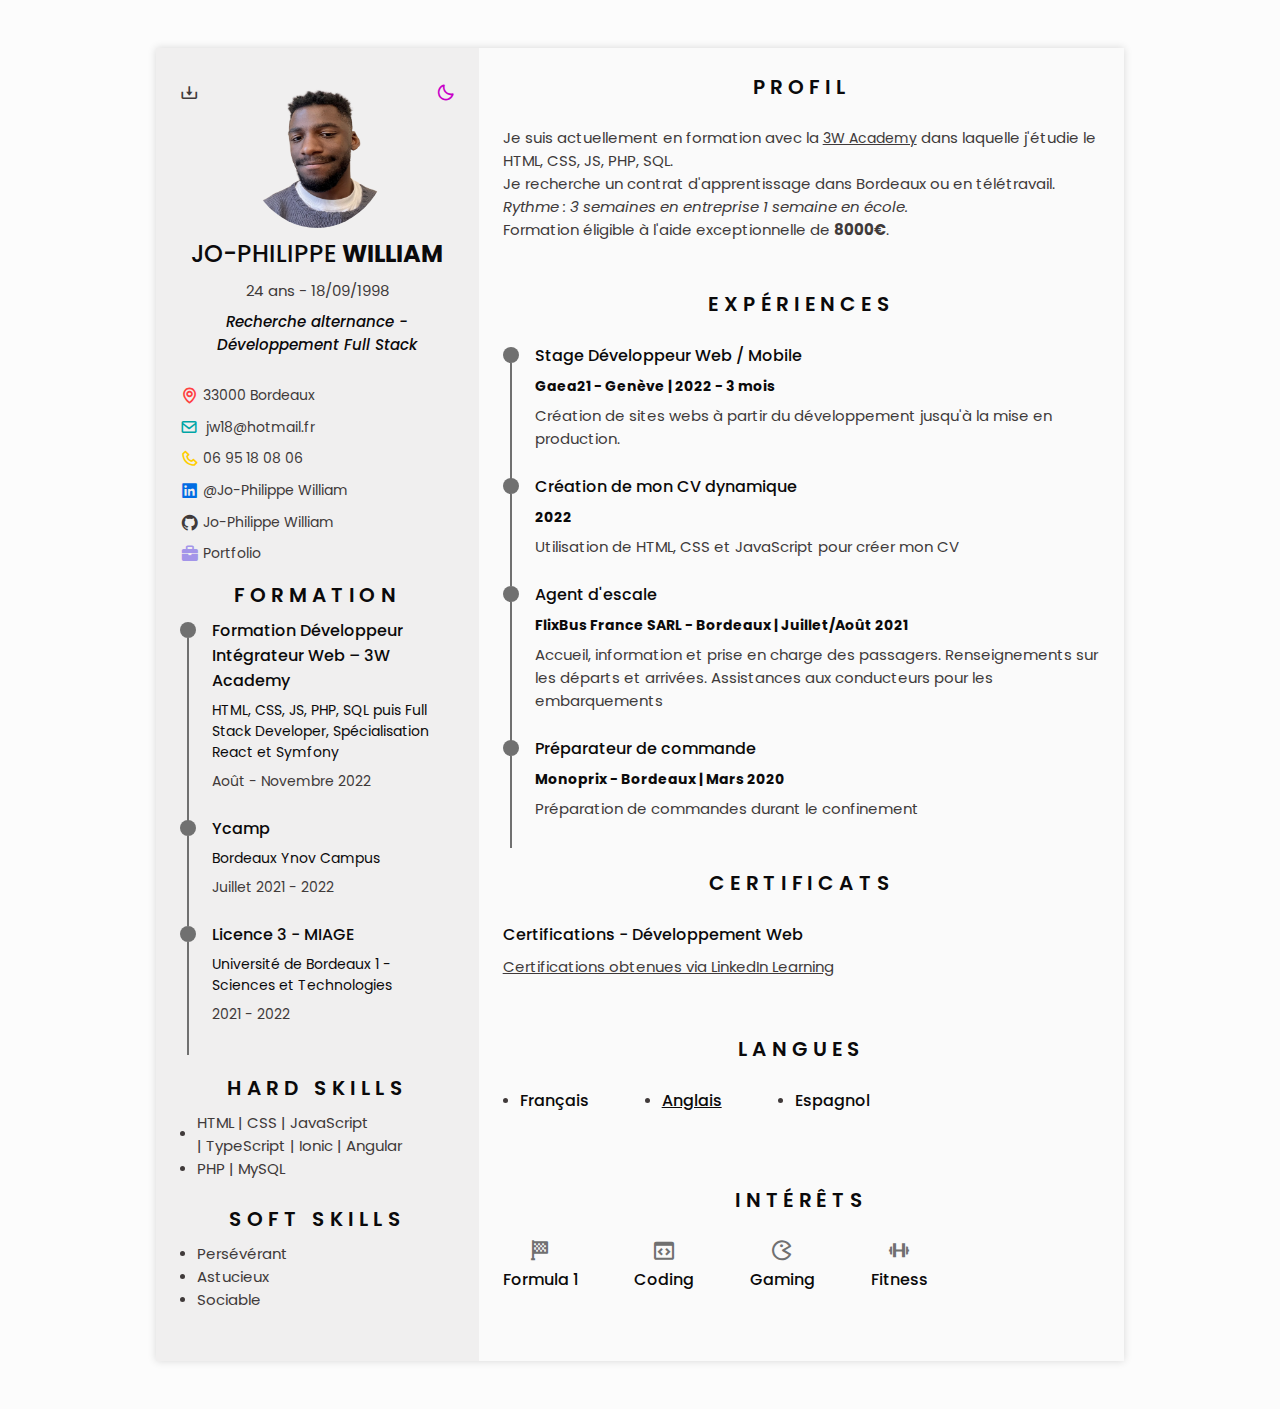
==== commit 99da3653: "Adding Portfolio and A4 working" ====
--- a/index.html
+++ b/index.html
@@ -10,13 +10,13 @@
         <!--========== CSS ==========-->
         <link rel="stylesheet" href="assets/css/styles.css">
 
-        <title>Responsive resume cv</title>
+        <title>Jo-Philippe WILLIAM</title>
     </head>
     <body>
         <!--========== HEADER ==========-->
         <header class="l-header" id="header">
             <nav class="nav bd-container">
-                <a href="#" class="nav__logo">William</a>
+                <a href="#" class="nav__logo">Jo-Philippe WILLIAM</a>
 
                 <div class="nav__menu" id="nav-menu">
                     <ul class="nav__list">
@@ -27,45 +27,45 @@
                         </li>
 
                         <li class="nav__item">
-                            <a href="#profile" class="nav__link">
-                                <i class='bx bx-user-circle nav__icon' ></i>Profile
-                            </a>
-                        </li>
-                        
-                        <li class="nav__item">
                             <a href="#education" class="nav__link">
-                                <i class='bx bx-book nav__icon' ></i>Education
-                            </a>
-                        </li>
-                        
+                                <i class='bx bx-book nav__icon' ></i>Éducation
+                            </a>
+                        </li>
+
                         <li class="nav__item">
                             <a href="#skills" class="nav__link">
                                 <i class='bx bx-receipt nav__icon' ></i>Skills
                             </a>
                         </li>
-                        
+
+                        <li class="nav__item">
+                            <a href="#profile" class="nav__link">
+                                <i class='bx bx-user-circle nav__icon' ></i>Profil
+                            </a>
+                        </li>
+
                         <li class="nav__item">
                             <a href="#experience" class="nav__link">
-                                <i class='bx bx-briefcase-alt-2 nav__icon' ></i>Experience
-                            </a>
-                        </li>
-                        
+                                <i class='bx bx-briefcase-alt-2 nav__icon' ></i>Expériences
+                            </a>
+                        </li>
+
                         <li class="nav__item">
                             <a href="#certificates" class="nav__link">
-                                <i class='bx bx-award nav__icon' ></i>Certificates
-                            </a>
-                        </li>
-
-                        <li class="nav__item">
+                                <i class='bx bx-award nav__icon' ></i>Certificats
+                            </a>
+                        </li>
+
+                        <!--<li class="nav__item">
                             <a href="#references" class="nav__link">
                                 <i class='bx bx-link-external nav__icon'></i>References
                             </a>
-                        </li>
+                        </li>-->
                     </ul>
                 </div>
 
                 <div class="nav__toggle" id="nav-toggle">
-                    <i class='bx bx-grid-alt'></i>
+                    <i class='bx bxs-grid-alt' ></i>
                 </div>
             </nav>
 
@@ -77,54 +77,64 @@
                 <div class="resume__left">
                     <!--========== HOME ==========-->
                     <section class="home" id="home">
-                        <div class="home__container section bd-grid"> 
+                        <div class="home__container section-home bd-grid">
+
                             <div class="home__data bd-grid">
-                                <img src="assets/img/Profile.jpg" alt="" class="home__img">
-
-                                <h1 class="home__title">WILLIAM <b>JO-PHILIPPE</b></h1>
-                                <h3 class="home__profession">Développeur Web</h3>
+                                <img src="assets/img/Jo.png" alt="" class="home__img">
+
+                                <h1 class="home__title">JO-PHILIPPE<b> WILLIAM</b></h1>
+                                24 ans - 18/09/1998
+                                <h3 class="home__profession"><em>Recherche alternance - Développement Full Stack</em></h3>
 
                                 <div>
                                     <a download="" href="assets/pdf/ResumeJo.pdf" class="home__button-movil">Download</a>
                                 </div>
                             </div>
 
-                            <div class="home__adress bd-grid">
-                                <span class="home__information">
-                                    <i class='bx bx-map home__icon' ></i> 51 rue Saint Sernin - 33000 Bordeaux  
-                                </span>
-
-                                <span class="home__information">
-                                    <!--<a href="" target="_blank" class="social__link"> -->
-                                        <i class='bx bx-envelope home__icon' ></i> jophilippe.william@ynov.com
+                            <div class="home__adress bd-grid-info">
+                                <span class="home__information">
+                                    <i class='bx bx-map home__icon' ></i> 33000 Bordeaux
+                                </span>
+
+                                <span class="home__information">
+                                    <a href="mailto:jw18@hotmail.fr" target="_blank" class="social__link">
+                                        <i class='bx bx-envelope bx-burst bx-flip-horizontal'></i>  &nbsp; jw18@hotmail.fr <!-- &nbsp; Permet de créer un espace-->
                                     </a>
                                 </span>
 
                                 <span class="home__information">
-                                    <i class='bx bx-phone bx-tada' ></i> 06 95 18 08 06 
-                                </span>
-
-                                <span class="home__information">
-                                    <a href="https://www.linkedin.com/in/jo-philippe-william-22556922b/" target="_blank" class="social__link"> <!--Ajouter mon lien LinkeIn une fois fait et mon @-->
+                                    <i class='bx bx-phone bx-tada home__icon' ></i> 06 95 18 08 06
+                                </span>
+
+                                <span class="home__information">
+                                    <a href="https://www.linkedin.com/in/jo-philippe-william-22556922b/" target="_blank" class="social__link">
                                         <i class='bx bxl-linkedin-square social__icon'></i> @Jo-Philippe William
                                     </a>
                                 </span>
 
                                 <span class="home__information">
-                                    <a href="https://github.com/lipwilliam" target="_blank" class="social__link"> <!--Ajouter mon lien LinkeIn une fois fait et mon @-->
-                                        <i class='bx bxl-github' social__icon'></i> @Jo-Philippe William
+                                    <a href="https://github.com/lipwilliam" target="_blank" class="social__link">
+                                        <i class='bx bxl-github social__icon'></i> Jo-Philippe William
                                     </a>
                                 </span>
-                            </div>
-                        </div>
-                        
+
+                                <span class="home__information">
+                                    <a href="https://lipwilliam.github.io/responsive-portfolio-website/" target="_blank" class="social__link">
+                                        <i class='bx bxs-briefcase home__icon' style='color:#a395e9'></i> Portfolio
+                                    </a>
+                                </span>
+
+                            </div>
+                        </div>
+
                        <!-- Theme change button -->
                        <i class='bx bx-moon change-theme' title="Theme" id="theme-button"></i>
 
+
                        <!-- Button to generate and download the pdf. Available for desktop. -->
                        <i class='bx bx-download generate-pdf' title="Generate PDF" id="resume-button" ></i>
-                    </section> 
-                    
+                    </section>
+
 
                     <!--========== SOCIAL ==========-->
                     <!-- <section class="social section">
@@ -140,13 +150,13 @@
                     <!--========== PROFILE ==========-->
                     <!-- <section class="profile section" id="profile">
                         <h2 class="section-title">Profil</h2>
-                        
+
                         <p class="profile__description">Je suis une personne rigoureuse, qui a soif d'en apprendre plus sur le développement web. Je possède peu de connaissances pour le moment, mais j'ai acquis certaines bases sur les langages HTML, CSS et JavaScript.</p>
                     </section> -->
-                    
+
                     <!--========== EDUCATION ==========-->
-                    <section class="education section" id="education">
-                        <h2 class="section-title">Education</h2>
+                    <section class="education section-education" id="education">
+                        <h2 class="section-title-left">Formation</h2>
 
                         <div class="education__container bd-grid">
                             <div class="education__content">
@@ -156,29 +166,30 @@
                                 </div>
 
                                 <div class="education__data bd-grid">
-                                    <h3 class="education__title">Bachelor 3 - Informatique Développement </h3>
-                                    <span class="education__studies">Bordeaux Ynov Campus</span>
-                                    <span class="education__year">2022 - 2023</span>
-                                </div>
-                            </div>
-                            
+                                    <h3 class="education__title">Formation Développeur Intégrateur Web – 3W Academy</h3>
+                                    <span class="education__studies">
+                                        HTML, CSS, JS, PHP, SQL puis Full Stack Developer, Spécialisation React et Symfony</span>
+                                    <span class="education__year">Août - Novembre 2022</span>
+                                </div>
+                            </div>
+
                             <div class="education__content">
                                 <div class="education__time">
                                     <span class="education__rounder"></span>
-                                    <span class="education__line"></span> 
+                                    <span class="education__line"></span>
                                 </div>
 
                                 <div class="education__data bd-grid">
                                     <h3 class="education__title">Ycamp</h3>
                                     <span class="education__studies">Bordeaux Ynov Campus</span>
-                                    <span class="education__year">2021 - 2022</span>
+                                    <span class="education__year">Juillet 2021 - 2022</span>
                                 </div>
                             </div>
 
                             <div class="education__content">
                                 <div class="education__time">
                                     <span class="education__rounder"></span>
-                                    <span class="education__line"></span> 
+                                    <span class="education__line"></span>
                                 </div>
 
                                 <div class="education__data bd-grid">
@@ -187,57 +198,49 @@
                                     <span class="education__year">2021 - 2022</span>
                                 </div>
                             </div>
-
-                            <div class="education__content">
-                                <div class="education__time">
-                                    <span class="education__rounder"></span>
-                                    <span class="education__line"></span> 
-                                </div>
-
-                                <div class="education__data bd-grid">
-                                    <h3 class="education__title">Licence 3 - Sciences du Management</h3>
-                                    <span class="education__studies">Université de Bordeaux 4 - Faculté de Droit et Science Politique</span>
-                                    <span class="education__year">2020 - 2021</span>
-                                </div>
-                            </div>
                         </div>
                     </section>
 
 
                     <!--========== SKILLS  ==========-->
                     <section class="skills section" id="skills">
-                        <h2 class="section-title">Hard Skills</h2>
+                        <h2 class="section-title-left">Hard Skills</h2>
 
                         <div class="skills__content bd-grid">
                             <ul class="skills__data">
                                 <li class="skills__name">
-                                    <span class="skills__circle"></span> Html
-                                </li>
-                                
+                                    <span class="skills__circle"></span> <!-- https://icons8.com/icons/set/html J'utilise la base 64 pour télécharger les images car les autres formats disparaissent lors du pdf-->
+                                    <p class="hardskills">HTML | CSS | JavaScript <br> | TypeScript | Ionic | Angular</p>
+                                    <!--<img src="[data-uri]">
+                                    <img src="[data-uri]">
+                                    <img src="[data-uri]">-->
+                                </li>
+
                                 <li class="skills__name">
-                                    <span class="skills__circle"></span> CSS
-                                </li>
-                                
-                                <li class="skills__name">
-                                    <span class="skills__circle"></span> JavaScript
+                                    <span class="skills__circle"></span>
+                                    <p class="hardskills"> PHP | MySQL</p>
+                                    <!--<img src="[data-uri]">
+                                    <img src="[data-uri]">
+                                    <img src="[data-uri]">
+                                    <img src="[data-uri]">-->
                                 </li>
                             </ul>
                         </div>
 
-                        <h2 class="section-title">Soft Skills</h2>
-
-                        <div class="skills__content bd-grid">
+                        <h2 class="section-title-left">Soft Skills</h2>
+
+                        <div class="skills__content bd-grid-content">
                             <ul class="skills__data">
                                 <li class="skills__name">
-                                    <span class="skills__circle"></span> Persévérant 
-                                </li>
-                                
+                                    <span class="skills__circle"></span> Persévérant
+                                </li>
+
                                 <li class="skills__name">
                                     <span class="skills__circle"></span> Astucieux
                                 </li>
-                                
+
                                 <li class="skills__name">
-                                    <span class="skills__circle"></span> Esprit d'équipe
+                                    <span class="skills__circle"></span> Sociable
                                 </li>
                             </ul>
                         </div>
@@ -250,8 +253,11 @@
                     <!--========== PROFILE ==========-->
                     <section class="profile section" id="profile">
                         <h2 class="section-title">Profil</h2>
-                        
-                        <p class="profile__description">Je suis une personne rigoureuse, qui a soif d'en apprendre plus sur le développement web. Je possède quelques connaissances pour le moment dans le domaine, mais je suis actuellement autodidacte et j'effectuerai le Ycamp prochainement.</p>
+
+                        <p class="profile__description">
+                            Je suis actuellement en formation avec la <a href="https://3wa.fr/" class="social__link" style="text-decoration: underline;">3W Academy</a> dans laquelle j'étudie le HTML, CSS, JS, PHP, SQL. <br>
+                            Je recherche un contrat d'apprentissage dans Bordeaux ou en télétravail. <br> <em>Rythme : 3 semaines en entreprise 1 semaine en école.</em> <br> Formation éligible à l'aide exceptionnelle de <strong>8000€</strong>.
+                        </p>
                     </section>
 
                     <!--========== EXPERIENCE ==========-->
@@ -264,84 +270,96 @@
                                     <span class="experience__rounder"></span>
                                     <span class="experience__line"></span> <!--experience__line (j'ai du l'enlever car une barre apparait sur le CV sinon)-->
                                 </div>
-                                    
+
                                 <div class="experience__data bd-grid">
-                                    <h3 class="experience__title"></h3>
-                                    <span class="experience__company"> <strong>Création de mon CV dynamique | 2022</strong><!--Ecrire l'année et le poste occupé--> </span>
-                                    <p class="experience__description">Utilisation de HTML, CSS et JavaScript pour créer mon CV <!--Ecrire la description du poste--> </p>
-                                </div>
-                            </div>
-                        </div>
-                        
-                        <div class="experience__container bd-grid">
+                                    <h3 class="experience__title">Stage Développeur Web / Mobile</h3>
+                                    <span class="experience__company"> <strong> Gaea21 - Genève | 2022 - 3 mois</strong><!--Ecrire l'année et le poste occupé--> </span>
+                                    <p class="experience__description">Création de sites webs à partir du développement jusqu'à la mise en production.   <!--Ecrire la description du poste--> </p>
+                                </div>
+                            </div>
+
                             <div class="experience__content">
                                 <div class="experience__time">
                                     <span class="experience__rounder"></span>
                                     <span class="experience__line"></span> <!--experience__line (j'ai du l'enlever car une barre apparait sur le CV sinon)-->
                                 </div>
-                                    
+
                                 <div class="experience__data bd-grid">
-                                    <h3 class="experience__title"></h3>
-                                    <span class="experience__company"> <strong>FlixBus France SARL - Agent d'escale | Juillet/Août 2021</strong><!--Ecrire l'année et le poste occupé--> </span>
-                                    <p class="experience__description">J'avais pour mission d'accueillir, d'informer et de prendre en charge les passagers. Je les renseignais sur les départs/arrivées et assister les conducteurs pour effectuer les embarquements <!--Ecrire la description du poste--> </p>
-                                </div>
-                            </div>
-                        </div>
-
-                        <div class="experience__container bd-grid">
+                                    <h3 class="experience__title">Création de mon CV dynamique</h3>
+                                    <span class="experience__company"> <strong>2022</strong><!--Ecrire l'année et le poste occupé--> </span>
+                                    <p class="experience__description">Utilisation de HTML, CSS et JavaScript pour créer mon CV <!--Ecrire la description du poste--> </p>
+                                </div>
+                            </div>
+
                             <div class="experience__content">
                                 <div class="experience__time">
                                     <span class="experience__rounder"></span>
                                     <span class="experience__line"></span> <!--experience__line (j'ai du l'enlever car une barre apparait sur le CV sinon)-->
                                 </div>
-                                    
+
                                 <div class="experience__data bd-grid">
-                                    <h3 class="experience__title"></h3>
-                                    <span class="experience__company"> <strong>Monoprix - Préparateur de commande | Mars 2020</strong><!--Ecrire l'année et le poste occupé--> </span>
-                                    <p class="experience__description"> Préparation de commandes durant le confinement <!--Ecrire la description du poste--> </p>
-                                </div>
-                            </div>
-                        </div>
-
-                        <div class="experience__container bd-grid">
+                                    <h3 class="experience__title">Agent d'escale</h3>
+                                    <span class="experience__company"> <strong>FlixBus France SARL - Bordeaux | Juillet/Août 2021</strong><!--Ecrire l'année et le poste occupé--> </span>
+                                    <p class="experience__description">Accueil, information et prise en charge des passagers. Renseignements sur les départs et arrivées. Assistances aux conducteurs pour les embarquements <!--Ecrire la description du poste--> </p>
+                                </div>
+                            </div>
+
                             <div class="experience__content">
                                 <div class="experience__time">
                                     <span class="experience__rounder"></span>
                                     <span class="experience__line"></span> <!--experience__line (j'ai du l'enlever car une barre apparait sur le CV sinon)-->
                                 </div>
-                                    
+
                                 <div class="experience__data bd-grid">
-                                    <h3 class="experience__title"></h3>
-                                    <span class="experience__company"> <strong>Création de mon entreprise | 2019</strong><!--Ecrire l'année et le poste occupé--> </span>
-                                    <p class="experience__description">Obtention de mon statut d'auto-entrepreneur <!--Ecrire la description du poste--> </p>
-                                </div>
-                            </div>
-                        </div>
-                        
-                        <div class="experience__container bd-grid">
-                            <div class="experience__content">
-                                <div class="experience__time">
-                                    <span class="experience__rounder"></span>
-                                    <span class="experience__line"></span> <!--experience__line (j'ai du l'enlever car une barre apparait sur le CV sinon)-->
-                                </div>
-                                    
-                                <div class="experience__data bd-grid">
-                                    <h3 class="experience__title"></h3>
-                                    <span class="experience__company"> <strong>Bénévolat | 2011/2013</strong><!--Ecrire l'année et le poste occupé--> </span>
-                                    <p class="experience__description"> Bénévole à la Banque Alimentaire de Bordeaux durant les vacances d'été <!--Ecrire la description du poste--> </p>
-                                </div>
-                            </div>
-                        </div>
+                                    <h3 class="experience__title">Préparateur de commande</h3>
+                                    <span class="experience__company"> <strong>Monoprix - Bordeaux | Mars 2020</strong><!--Ecrire l'année et le poste occupé--> </span>
+                                    <p class="experience__description"> Préparation de commandes durant le confinement <!--Ecrire la description du poste--> </p>
+                                </div>
+                            </div>
+                        </div>
+
+                        <!--<div class="education__content">
+                            <div class="education__time">
+                                <span class="education__rounder"></span>
+                                <span class="education__line"></span>
+                            </div>
+
+                            <div class="education__data bd-grid">
+                                <h3 class="education__title">Licence 3 - Sciences du Management</h3>
+                                <span class="education__studies">Université de Bordeaux 4 - Faculté de Droit et Science Politique</span>
+                                <span class="education__year">2020 - 2021</span>
+                            </div>
+                        </div>
+
+                        <div class="education__content">
+                            <div class="education__time">
+                                <span class="education__rounder"></span>
+                                <span class="education__line"></span>
+                            </div>
+
+                            <div class="education__data bd-grid">
+                                <h3 class="education__title">Licence 3 - Sciences du Management</h3>
+                                <span class="education__studies">Université de Bordeaux 4 - Faculté de Droit et Science Politique</span>
+                                <span class="education__year">2020 - 2021</span>
+                            </div>
+                        </div>-->
                     </section>
 
                     <!--========== CERTIFICATES ==========-->
                     <section class="certificate section" id="certificates">
-                        <h2 class="section-title">Certificat</h2>
+                        <h2 class="section-title">Certificats</h2>
 
                         <div class="certificate__container bd-grid">
                             <div class="certificate__content">
-                                <h3 class="certificate__title">Certification Développement Web - Mimo (en cours): </h3>
-                                <p class="certificate__description">Maîtrise des langages HTML, CSS, JavaScript, React.</p>
+                                <h3 class="certificate__title">Certifications - Développement Web</h3>
+                                <a download="" href="assets/pdf/Certifications.pdf" class="languages__name" style="text-decoration: underline;">Certifications obtenues via LinkedIn Learning</a>
+                            </div>
+                        </div>
+
+                        <div class="certificate__container bd-grid">
+                            <div class="certificate__content">
+                                <h3 class="certificate__title"><!--Licence 3 - MIAGE | 2021-2022--></h3>
+                                <p class="certificate__description"><!--Validation de ma license--></p>
                             </div>
                         </div>
                     </section>
@@ -364,7 +382,7 @@
 
                     <!--========== LANGUAGES ==========-->
                     <section class="languages section">
-                        <h2 class="section-title">Langages</h2>
+                        <h2 class="section-title">Langues</h2>
 
                         <div class="languages__container">
                             <ul class="languages__content bd-grid">
@@ -372,7 +390,7 @@
                                     <span class="languages__circle"></span> Français
                                 </li>
                                 <li class="languages__name">
-                                    <span class="languages__circle"></span> Anglais
+                                    <span class="languages__circle"></span> <a download="" href="assets/pdf/Linguaskill Candidate Test Report.pdf" class="languages__name" style="text-decoration: underline;">Anglais</a>
                                 </li>
                                 <li class="languages__name">
                                     <span class="languages__circle"></span> Espagnol
@@ -380,10 +398,10 @@
                             </ul>
                         </div>
                     </section>
-                    
+
                     <!--========== INTERESTS ==========-->
                     <section class="interests section">
-                        <h2 class="section-title">Intérets</h2>
+                        <h2 class="section-title">Intérêts</h2>
 
                         <div class="interests__container bd-grid">
                             <div class="interests__content">
@@ -402,11 +420,15 @@
                                 <i class='bx bx-dumbbell interests__icon' ></i>
                                 <span class="interests__name">Fitness</span>
                             </div>
-                            
-                        </div>
-                    </section>
+                        </div>
+                    </section>
+
+                    <div class="qrcode__content">
+                        <a rel='nofollow' href='https://www.qr-code-generator.com' border='0' style='cursor:default' ></a><img src='https://chart.googleapis.com/chart?cht=qr&chl=https%3A%2F%2Flipwilliam.github.io%2FJo-Philippe-WILLIAM-CV%2F&chs=180x180&choe=UTF-8&chld=L|2' alt=''>
+                    </div>
+
                 </div>
-            </div>        
+            </div>
         </main>
 
         <!--========== SCROLL TOP ==========-->
--- a/assets/css/styles.css
+++ b/assets/css/styles.css
@@ -4,7 +4,7 @@
 /*===== VARIABLES CSS =====*/
 :root {
   --header-height: 3rem;
-  
+
   /*========== Colors ==========*/
   --title-color: #0b0a0b;
   --text-color: #403A3A;
@@ -68,6 +68,14 @@
   color: var(--title-color);
 }
 
+.bx-moon {
+  color: #c800c8;
+}
+
+.bx-sun {
+  color: rgb(229, 255, 0);
+}
+
 /*========== Font size variables to scale cv ==========*/
 body.scale-cv{
   --h1-font-size: .938rem;
@@ -80,7 +88,7 @@
 
 /*========== Generate PDF button ==========*/
 .generate-pdf{
-  display: none ;
+  display: none;
   position: absolute;
   top: 2.2rem;
   left: 0;
@@ -94,13 +102,17 @@
 }
 
 /*========== Classes modified to reduce size and print on A4 sheet ==========*/
-.scale-cv .change-theme, 
+.scale-cv .change-theme,
 .scale-cv .generate-pdf{
   display: none;
 }
 
 .scale-cv .bd-container{
-  max-width: 595px;
+  max-width: 1080px;
+}
+
+.scale-cv .section-home{
+  padding: 0 0 .80rem;
 }
 
 .scale-cv .section{
@@ -117,8 +129,9 @@
 }
 
 .scale-cv .home__img{
-  width: 90px;
-  height: 90px;
+  width: 150px;
+  height: 180px;
+  /* transform: translateY(-30px); */
 }
 
 .scale-cv .home__container{
@@ -136,7 +149,7 @@
 
 .scale-cv .home__icon,
 .scale-cv .social__icon,
-.scale-cv.interests__icon{
+.scale-cv .interests__icon{
   font-size: 1rem;
 }
 
@@ -171,8 +184,23 @@
   gap: .25rem;
 }
 
+ /* TODO Modifier le padding en conséquence selon ce que je rajoute, 0.92rem = A4 actuellement, le 10/11/22*/
+.scale-cv .section-education{
+  padding: 0.92rem 0;
+}
+
 .scale-cv .skills__name{
-  margin-bottom: 0px; 
+  margin-bottom: 0;
+}
+
+.scale-cv .bd-grid-content{
+  display: grid;
+  gap: .5rem;
+}
+
+.scale-cv .bd-grid-info {
+  display: grid;
+  gap: 1.2rem;
 }
 
 .scale-cv .interests__container{
@@ -216,6 +244,10 @@
   padding: 1.5rem 0;
 }
 
+.section-education{
+  padding: 1.5rem 0;
+}
+
 .section-title{
   font-size: var(--h2-font-size);
   color: var(--title-color);
@@ -224,6 +256,16 @@
   letter-spacing: .35rem;
   text-align: center;
   margin-bottom: var(--mb-3);
+}
+
+.section-title-left {
+  font-size: var(--h2-font-size);
+  color: var(--title-color);
+  font-weight: var(--font-semi-bold);
+  text-transform: uppercase;
+  letter-spacing: .35rem;
+  text-align: center;
+  margin-bottom: var(--mb-1);
 }
 
 /*========== LAYOUT ==========*/
@@ -235,9 +277,16 @@
 }
 
 .bd-grid{
-  display: grid; 
+  display: grid;
   gap: 1.5rem;
 }
+
+.bd-grid-info {
+  display: grid;
+  gap: 1.2rem;
+}
+
+
 
 .l-header{
   width: 100%;
@@ -273,7 +322,6 @@
   }
 }
 
-
 .nav__logo,
 .nav__toggle{
   color: var(--title-color);
@@ -337,10 +385,11 @@
 
 .home__img{
   width: 150px;
-  height: 150px;
+  height: 180px;
+  bottom: 0;
   border-radius: 50%;
   justify-self: center;
-  margin-bottom: var(--mb-1);
+  /* transform: translateY(-30px); */
 }
 
 .home__title{
@@ -355,6 +404,7 @@
 .home__address{
   gap: 1rem;
 }
+
 .home__information{
   display: flex;
   align-items: center;
@@ -376,12 +426,24 @@
   transition: .3s;
   font-weight: var(--font-medium);
   margin-top: var(--mb-1);
- 
 }
 
 .home__button-movil:hover{
   background-color: var(--text-color);
   color: var(--container-color);
+}
+
+.bx-map {
+  color: #ff4040;
+}
+
+.bx-envelope {
+  color: #00a5a6;
+  font-size: large;
+}
+
+.bx-phone {
+  color: #ffce00;
 }
 /*========== SOCIAL ==========*/
 .social__container{
@@ -405,23 +467,27 @@
   font-size: 1.2rem;
   margin-right: .25rem;
 }
+
+.bxl-linkedin-square {
+  color: #006ce3;
+}
 /*========== PROFILE ==========*/
 .profile__description{
   text-align: center;
 }
 
 /*========== EDUCATION AND EXPERIENCE ==========*/
-.education__content, 
+.education__content,
 .experience__content{
   display: flex;
 }
 
-.education__time, 
+.education__time,
 .experience__time{
   padding-right: 1rem;
 }
 
-.education__rounder, 
+.education__rounder,
 .experience__rounder{
   position: relative;
   display: block;
@@ -432,7 +498,7 @@
   margin-top: .25rem;
 }
 
-.education__line, 
+.education__line,
 .experience__line{
   display: block;
   width: 2px;
@@ -441,17 +507,17 @@
   transform: translate(7px,0);
 }
 
-.education__data, 
+.education__data,
 .experience__data{
   gap: .5em;
 }
 
-.education__title, 
+.education__title,
 .experience__title{
   font-size: var(--h3-font-size);
 }
 
-.education__studies, 
+.education__studies,
 .experience__company{
   font-size: var(--small-font-size);
   color: var(--title-color);
@@ -466,20 +532,20 @@
   grid-template-columns: repeat(2, 1fr);
 }
 
-.skills__content, 
+.skills__content,
 .languages__content{
   gap: 0;
   margin-bottom: 1.5rem;
 }
 
-.skills__name, 
+.skills__name,
 .languages__name{
   display: flex;
   align-items: center;
-  margin-bottom: var(--mb-1);
-}
-
-.skills__circle, 
+  color: var(--body-font);
+}
+
+.skills__circle,
 .languages__circle{
   display: inline-block;
   width: 5px;
@@ -488,6 +554,10 @@
   border-radius: 50%;
   margin-right: .75rem;
 }
+
+.hardskills {
+  white-space: nowrap; /*Permet de mettre les éléments sur une même ligne*/
+}
 /*========== CERTIFICATES ==========*/
 .certificate__title{
   font-size: var(--h3-font-size);
@@ -504,7 +574,7 @@
 }
 
 
-.references__subtitle, 
+.references__subtitle,
 .references__contact{
   font-size: var(--smaller-font-size);
 }
@@ -530,6 +600,10 @@
   font-size: 1.5rem;
   color: var(--text-color-light);
   margin-bottom: .25rem;
+}
+
+.interests__container{
+  margin-bottom: -30px;
 }
 
 /* Scroll top */
@@ -545,7 +619,7 @@
   border-radius: .4rem;
   z-index: var(--z-tooltip);
   transition: .4s;
-  visibility: hidden; 
+  visibility: hidden;
 }
 
 .scrolltop__icon{
@@ -559,10 +633,19 @@
 }
 /*========== MEDIA QUERIES ==========*/
 /* For small devices, menu two columns */
-@media screen and (max-width: 320px){
+@media screen and (max-width: 800px){
   .nav__list{
     grid-template-columns: repeat(2, 1fr);
     gap: 1rem .5rem;
+  }
+
+  .qrcode__content{
+    display: none;
+    margin-top: auto;
+    margin-left: auto;
+    margin-right: auto;
+    width: 6em;
+    visibility: hidden;
   }
 }
 
@@ -572,12 +655,17 @@
     margin: 3rem 0;
   }
 
+  .home__profession{
+    font-size: var(--normal-font-size);
+    margin-bottom: -3px;
+  }
+
   .bd-container{
     margin-left: auto;
     margin-right: auto;
   }
 
-  .l-header, 
+  .l-header,
   .scrolltop{
     display: none;
   }
@@ -593,7 +681,7 @@
     background-color: var(--container-color-alt);
   }
 
-  .resume__left, 
+  .resume__left,
   .resume__right{
     padding: 0 1.5rem;
   }
@@ -602,7 +690,7 @@
     display: inline-block;
   }
 
-  .section__title, 
+  .section__title,
   .profile__description{
     text-align: initial;
   }
@@ -629,5 +717,12 @@
     column-gap: 3.5rem;
   }
 
-
-}
+  .qrcode__content{
+    display: -webkit-box;
+    margin-top: 50px;
+    margin-left: auto;
+    margin-right: auto;
+    width: 6em;
+  }
+
+}
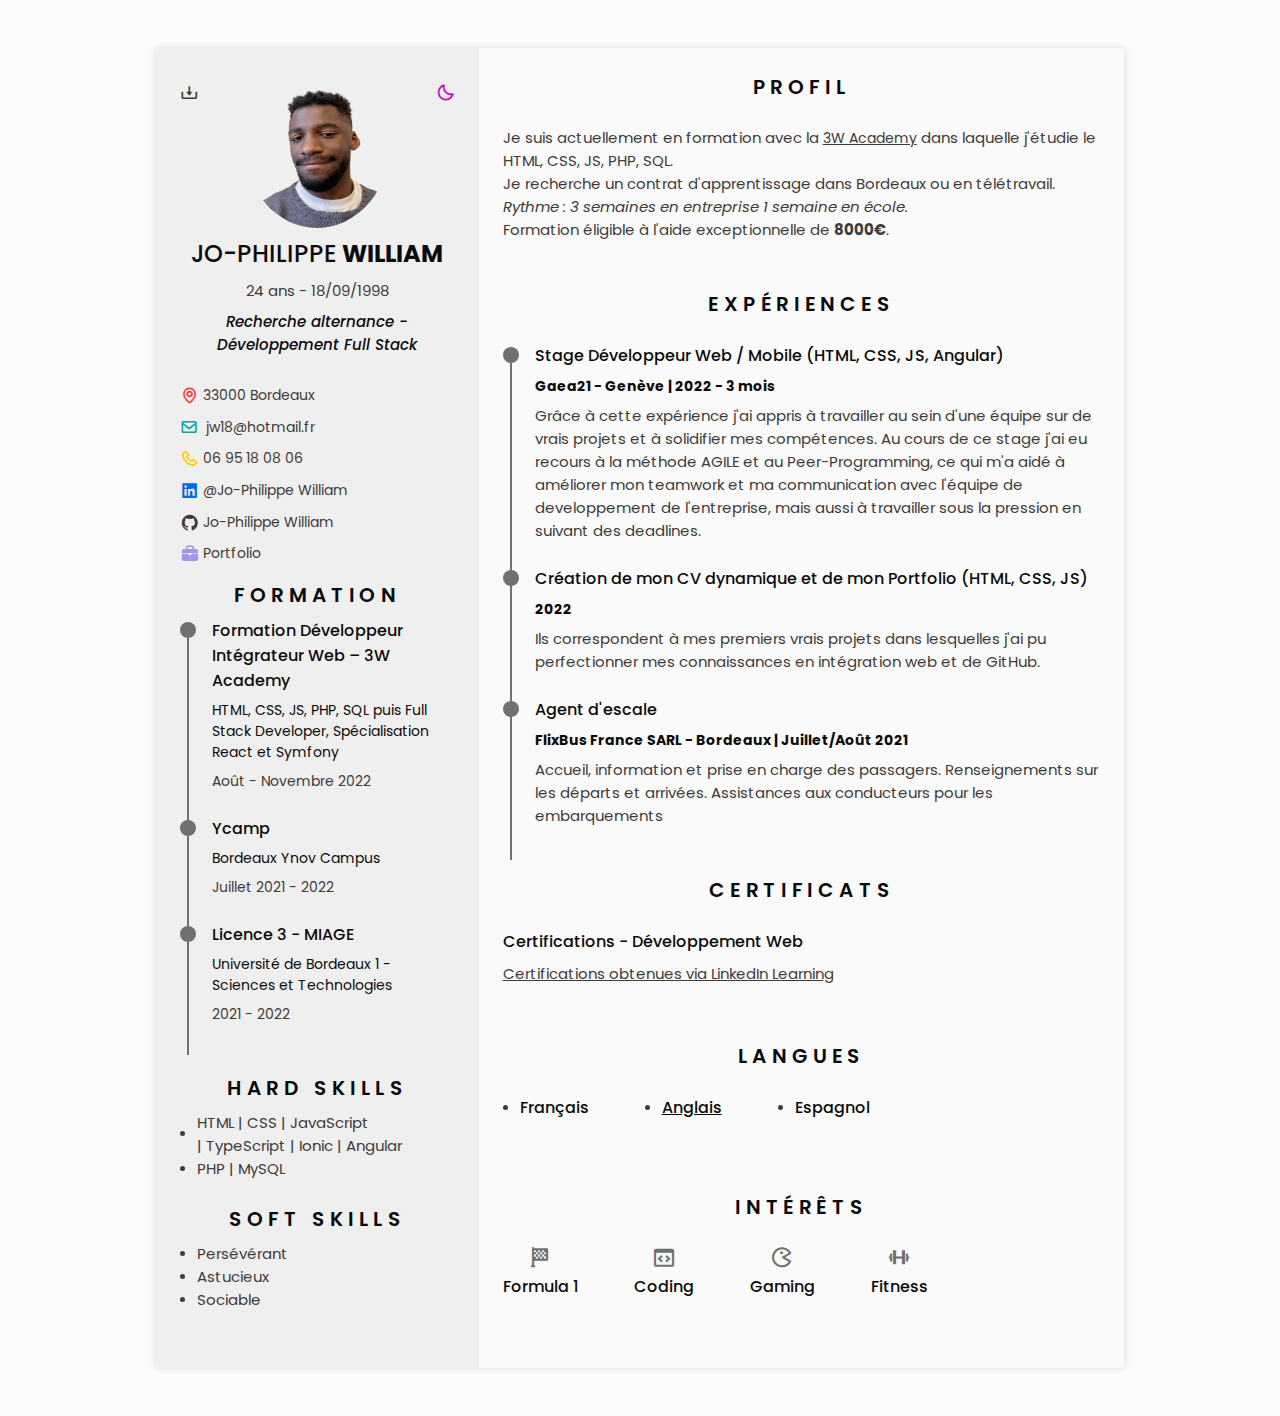
==== commit 84943e52: "Amélioration" ====
--- a/index.html
+++ b/index.html
@@ -272,9 +272,14 @@
                                 </div>
 
                                 <div class="experience__data bd-grid">
-                                    <h3 class="experience__title">Stage Développeur Web / Mobile</h3>
+                                    <h3 class="experience__title">Stage Développeur Web / Mobile (HTML, CSS, JS, Angular)</h3>
                                     <span class="experience__company"> <strong> Gaea21 - Genève | 2022 - 3 mois</strong><!--Ecrire l'année et le poste occupé--> </span>
-                                    <p class="experience__description">Création de sites webs à partir du développement jusqu'à la mise en production.   <!--Ecrire la description du poste--> </p>
+                                    <p class="experience__description">
+                                        Grâce à cette expérience j'ai appris à travailler au sein d'une équipe sur de vrais projets et à solidifier mes compétences.
+                                        Au cours de ce stage j'ai eu recours à la méthode AGILE et au Peer-Programming,
+                                        ce qui m'a aidé à améliorer mon teamwork et ma communication avec l'équipe de developpement de l'entreprise,
+                                        mais aussi à travailler sous la pression en suivant des deadlines.  <!--Ecrire la description du poste-->
+                                    </p>
                                 </div>
                             </div>
 
@@ -285,9 +290,9 @@
                                 </div>
 
                                 <div class="experience__data bd-grid">
-                                    <h3 class="experience__title">Création de mon CV dynamique</h3>
+                                    <h3 class="experience__title">Création de mon CV dynamique et de mon Portfolio (HTML, CSS, JS)</h3>
                                     <span class="experience__company"> <strong>2022</strong><!--Ecrire l'année et le poste occupé--> </span>
-                                    <p class="experience__description">Utilisation de HTML, CSS et JavaScript pour créer mon CV <!--Ecrire la description du poste--> </p>
+                                    <p class="experience__description">Ils correspondent à mes premiers vrais projets dans lesquelles j'ai pu perfectionner mes connaissances en intégration web et de GitHub. <!--Ecrire la description du poste--> </p>
                                 </div>
                             </div>
 
@@ -301,19 +306,6 @@
                                     <h3 class="experience__title">Agent d'escale</h3>
                                     <span class="experience__company"> <strong>FlixBus France SARL - Bordeaux | Juillet/Août 2021</strong><!--Ecrire l'année et le poste occupé--> </span>
                                     <p class="experience__description">Accueil, information et prise en charge des passagers. Renseignements sur les départs et arrivées. Assistances aux conducteurs pour les embarquements <!--Ecrire la description du poste--> </p>
-                                </div>
-                            </div>
-
-                            <div class="experience__content">
-                                <div class="experience__time">
-                                    <span class="experience__rounder"></span>
-                                    <span class="experience__line"></span> <!--experience__line (j'ai du l'enlever car une barre apparait sur le CV sinon)-->
-                                </div>
-
-                                <div class="experience__data bd-grid">
-                                    <h3 class="experience__title">Préparateur de commande</h3>
-                                    <span class="experience__company"> <strong>Monoprix - Bordeaux | Mars 2020</strong><!--Ecrire l'année et le poste occupé--> </span>
-                                    <p class="experience__description"> Préparation de commandes durant le confinement <!--Ecrire la description du poste--> </p>
                                 </div>
                             </div>
                         </div>
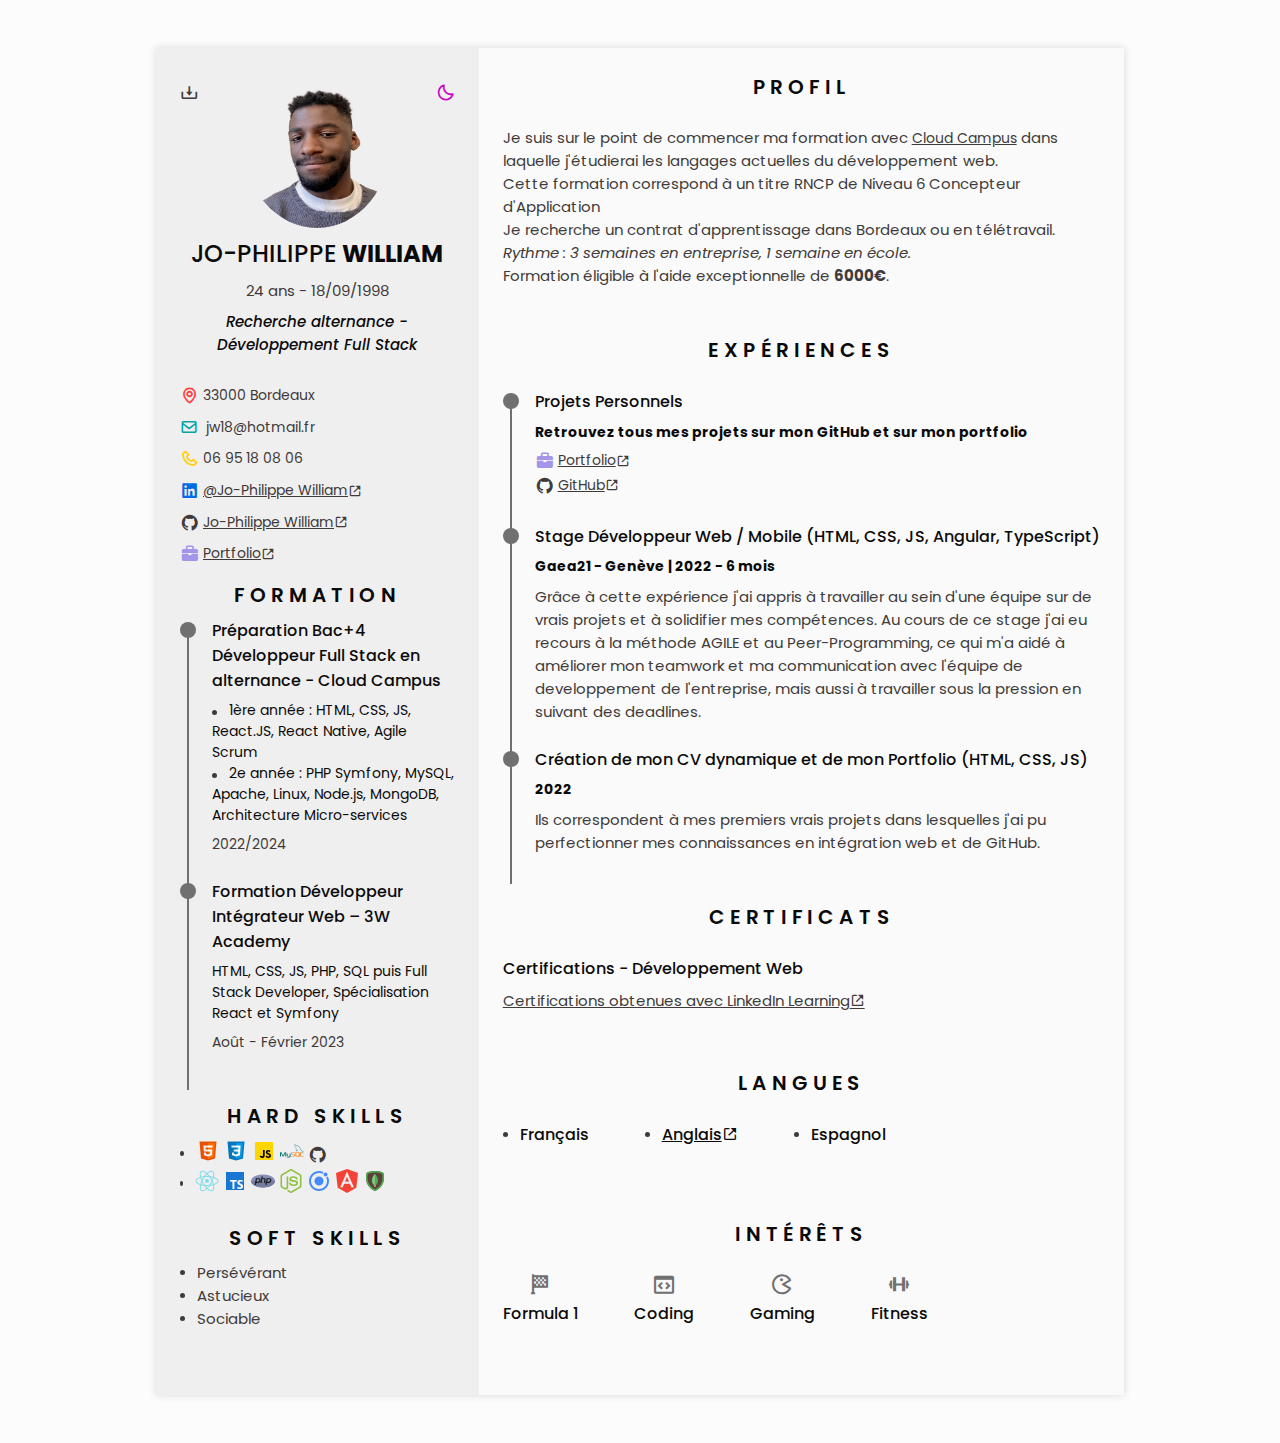
==== commit 86b47488: "New organisation" ====
--- a/index.html
+++ b/index.html
@@ -108,19 +108,20 @@
 
                                 <span class="home__information">
                                     <a href="https://www.linkedin.com/in/jo-philippe-william-22556922b/" target="_blank" class="social__link">
-                                        <i class='bx bxl-linkedin-square social__icon'></i> @Jo-Philippe William
+                                        <i class='bx bxl-linkedin-square social__icon'></i> <u>@Jo-Philippe William</u> <i class='bx bx-link-external' ></i>
                                     </a>
+                                    </a>
                                 </span>
 
                                 <span class="home__information">
                                     <a href="https://github.com/lipwilliam" target="_blank" class="social__link">
-                                        <i class='bx bxl-github social__icon'></i> Jo-Philippe William
+                                        <i class='bx bxl-github social__icon'></i> <u>Jo-Philippe William</u> <i class='bx bx-link-external' ></i>
                                     </a>
                                 </span>
 
                                 <span class="home__information">
                                     <a href="https://lipwilliam.github.io/responsive-portfolio-website/" target="_blank" class="social__link">
-                                        <i class='bx bxs-briefcase home__icon' style='color:#a395e9'></i> Portfolio
+                                        <i class='bx bxs-briefcase home__icon' style='color:#a395e9'></i> <u>Portfolio</u> <i class='bx bx-link-external' ></i>
                                     </a>
                                 </span>
 
@@ -159,6 +160,7 @@
                         <h2 class="section-title-left">Formation</h2>
 
                         <div class="education__container bd-grid">
+
                             <div class="education__content">
                                 <div class="education__time">
                                     <span class="education__rounder"></span>
@@ -166,10 +168,12 @@
                                 </div>
 
                                 <div class="education__data bd-grid">
-                                    <h3 class="education__title">Formation Développeur Intégrateur Web – 3W Academy</h3>
+                                    <h3 class="education__title">Préparation Bac+4 Développeur Full Stack en alternance - Cloud Campus</h3>
                                     <span class="education__studies">
-                                        HTML, CSS, JS, PHP, SQL puis Full Stack Developer, Spécialisation React et Symfony</span>
-                                    <span class="education__year">Août - Novembre 2022</span>
+                                        <span class="skills__circle"></span>1ère année : HTML, CSS, JS, React.JS, React Native, Agile Scrum <br>
+                                        <span class="skills__circle"></span>2e année : PHP Symfony, MySQL, Apache, Linux, Node.js, MongoDB, Architecture Micro-services
+                                    </span>
+                                    <span class="education__year">2022/2024</span>
                                 </div>
                             </div>
 
@@ -180,13 +184,27 @@
                                 </div>
 
                                 <div class="education__data bd-grid">
+                                    <h3 class="education__title">Formation Développeur Intégrateur Web – 3W Academy</h3>
+                                    <span class="education__studies">
+                                        HTML, CSS, JS, PHP, SQL puis Full Stack Developer, Spécialisation React et Symfony</span>
+                                    <span class="education__year">Août - Février 2023</span>
+                                </div>
+                            </div>
+
+<!--                             <div class="education__content">
+                                <div class="education__time">
+                                    <span class="education__rounder"></span>
+                                    <span class="education__line"></span>
+                                </div>
+
+                                <div class="education__data bd-grid">
                                     <h3 class="education__title">Ycamp</h3>
                                     <span class="education__studies">Bordeaux Ynov Campus</span>
                                     <span class="education__year">Juillet 2021 - 2022</span>
                                 </div>
-                            </div>
-
-                            <div class="education__content">
+                            </div> -->
+
+<!--                             <div class="education__content">
                                 <div class="education__time">
                                     <span class="education__rounder"></span>
                                     <span class="education__line"></span>
@@ -197,7 +215,7 @@
                                     <span class="education__studies">Université de Bordeaux 1 - Sciences et Technologies</span>
                                     <span class="education__year">2021 - 2022</span>
                                 </div>
-                            </div>
+                            </div> -->
                         </div>
                     </section>
 
@@ -210,19 +228,25 @@
                             <ul class="skills__data">
                                 <li class="skills__name">
                                     <span class="skills__circle"></span> <!-- https://icons8.com/icons/set/html J'utilise la base 64 pour télécharger les images car les autres formats disparaissent lors du pdf-->
-                                    <p class="hardskills">HTML | CSS | JavaScript <br> | TypeScript | Ionic | Angular</p>
-                                    <!--<img src="[data-uri]">
-                                    <img src="[data-uri]">
-                                    <img src="[data-uri]">-->
+                                    <p class="hardskills">
+                                        <img src="[data-uri]">
+                                        <img src="[data-uri]">
+                                        <img src="[data-uri]">
+                                        <img src="[data-uri]">
+                                        <i class='bx bxl-github social__icon'></i>
+                                    </p>
                                 </li>
 
                                 <li class="skills__name">
                                     <span class="skills__circle"></span>
-                                    <p class="hardskills"> PHP | MySQL</p>
-                                    <!--<img src="[data-uri]">
-                                    <img src="[data-uri]">
-                                    <img src="[data-uri]">
-                                    <img src="[data-uri]">-->
+                                    <p class="hardskills">
+                                        <img src="[data-uri]">
+                                        <img src="[data-uri]">
+                                        <img src="[data-uri]">
+                                        <img src="[data-uri]">
+                                        <img src="[data-uri]">
+                                        <img src="[data-uri]">
+                                        <img src="[data-uri]">                                    </p>
                                 </li>
                             </ul>
                         </div>
@@ -254,9 +278,15 @@
                     <section class="profile section" id="profile">
                         <h2 class="section-title">Profil</h2>
 
+                        <!-- <p class="profile__description">
+                            Je suis actuellement en formation avec la <a href="https://3wa.fr/" class="social__link" style="text-decoration: underline;">3W Academy</a> dans laquelle j'étudie les langages actuelles du développement web. <br>
+                            Je recherche un contrat d'apprentissage dans Bordeaux ou en télétravail. <br> <em>Rythme : 3 semaines en entreprise 1 semaine en école.</em> <br> Formation éligible à l'aide exceptionnelle de <strong>6000€</strong>.
+                        </p> -->
+
                         <p class="profile__description">
-                            Je suis actuellement en formation avec la <a href="https://3wa.fr/" class="social__link" style="text-decoration: underline;">3W Academy</a> dans laquelle j'étudie le HTML, CSS, JS, PHP, SQL. <br>
-                            Je recherche un contrat d'apprentissage dans Bordeaux ou en télétravail. <br> <em>Rythme : 3 semaines en entreprise 1 semaine en école.</em> <br> Formation éligible à l'aide exceptionnelle de <strong>8000€</strong>.
+                            Je suis sur le point de commencer ma formation avec <a href="https://cloud-campus.fr" class="social__link" style="text-decoration: underline;">Cloud Campus</a> dans laquelle j'étudierai les langages actuelles du développement web. <br>
+                            Cette formation correspond à un titre RNCP de Niveau 6 Concepteur d'Application <br>
+                            Je recherche un contrat d'apprentissage dans Bordeaux ou en télétravail. <br> <em>Rythme : 3 semaines en entreprise, 1 semaine en école.</em> <br> Formation éligible à l'aide exceptionnelle de <strong>6000€</strong>.
                         </p>
                     </section>
 
@@ -272,8 +302,28 @@
                                 </div>
 
                                 <div class="experience__data bd-grid">
-                                    <h3 class="experience__title">Stage Développeur Web / Mobile (HTML, CSS, JS, Angular)</h3>
-                                    <span class="experience__company"> <strong> Gaea21 - Genève | 2022 - 3 mois</strong><!--Ecrire l'année et le poste occupé--> </span>
+                                    <h3 class="experience__title">Projets Personnels</h3>
+                                    <span class="experience__company"> <strong>Retrouvez tous mes projets sur mon GitHub et sur mon portfolio</strong><!--Ecrire l'année et le poste occupé--> </span>
+                                    <p class="experience__description">
+                                        <a href="https://lipwilliam.github.io/responsive-portfolio-website/" target="_blank" class="social__link">
+                                            <i class='bx bxs-briefcase home__icon' style='color:#a395e9'></i> <u>Portfolio</u> <i class='bx bx-link-external' ></i>
+                                        </a> <br>
+                                        <a href="https://github.com/lipwilliam" target="_blank" class="social__link">
+                                            <i class='bx bxl-github social__icon'></i> <u>GitHub</u> <i class='bx bx-link-external' ></i>
+                                        </a><!--Ecrire la description du poste-->
+                                    </p>
+                                </div>
+                            </div>
+
+                            <div class="experience__content">
+                                <div class="experience__time">
+                                    <span class="experience__rounder"></span>
+                                    <span class="experience__line"></span> <!--experience__line (j'ai du l'enlever car une barre apparait sur le CV sinon)-->
+                                </div>
+
+                                <div class="experience__data bd-grid">
+                                    <h3 class="experience__title">Stage Développeur Web / Mobile (HTML, CSS, JS, Angular, TypeScript)</h3>
+                                    <span class="experience__company"> <strong> Gaea21 - Genève | 2022 - 6 mois</strong><!--Ecrire l'année et le poste occupé--> </span>
                                     <p class="experience__description">
                                         Grâce à cette expérience j'ai appris à travailler au sein d'une équipe sur de vrais projets et à solidifier mes compétences.
                                         Au cours de ce stage j'ai eu recours à la méthode AGILE et au Peer-Programming,
@@ -295,19 +345,6 @@
                                     <p class="experience__description">Ils correspondent à mes premiers vrais projets dans lesquelles j'ai pu perfectionner mes connaissances en intégration web et de GitHub. <!--Ecrire la description du poste--> </p>
                                 </div>
                             </div>
-
-                            <div class="experience__content">
-                                <div class="experience__time">
-                                    <span class="experience__rounder"></span>
-                                    <span class="experience__line"></span> <!--experience__line (j'ai du l'enlever car une barre apparait sur le CV sinon)-->
-                                </div>
-
-                                <div class="experience__data bd-grid">
-                                    <h3 class="experience__title">Agent d'escale</h3>
-                                    <span class="experience__company"> <strong>FlixBus France SARL - Bordeaux | Juillet/Août 2021</strong><!--Ecrire l'année et le poste occupé--> </span>
-                                    <p class="experience__description">Accueil, information et prise en charge des passagers. Renseignements sur les départs et arrivées. Assistances aux conducteurs pour les embarquements <!--Ecrire la description du poste--> </p>
-                                </div>
-                            </div>
                         </div>
 
                         <!--<div class="education__content">
@@ -344,7 +381,7 @@
                         <div class="certificate__container bd-grid">
                             <div class="certificate__content">
                                 <h3 class="certificate__title">Certifications - Développement Web</h3>
-                                <a download="" href="assets/pdf/Certifications.pdf" class="languages__name" style="text-decoration: underline;">Certifications obtenues via LinkedIn Learning</a>
+                                <a download="" href="assets/pdf/Certifications.pdf" class="languages__name" style="text-decoration: underline;">Certifications obtenues avec LinkedIn Learning<i class='bx bx-link-external' ></i></a>
                             </div>
                         </div>
 
@@ -382,7 +419,7 @@
                                     <span class="languages__circle"></span> Français
                                 </li>
                                 <li class="languages__name">
-                                    <span class="languages__circle"></span> <a download="" href="assets/pdf/Linguaskill Candidate Test Report.pdf" class="languages__name" style="text-decoration: underline;">Anglais</a>
+                                    <span class="languages__circle"></span> <a download="" href="assets/pdf/Linguaskill Candidate Test Report.pdf" class="languages__name" style="text-decoration: underline;">Anglais</a> <i class='bx bx-link-external' ></i>
                                 </li>
                                 <li class="languages__name">
                                     <span class="languages__circle"></span> Espagnol
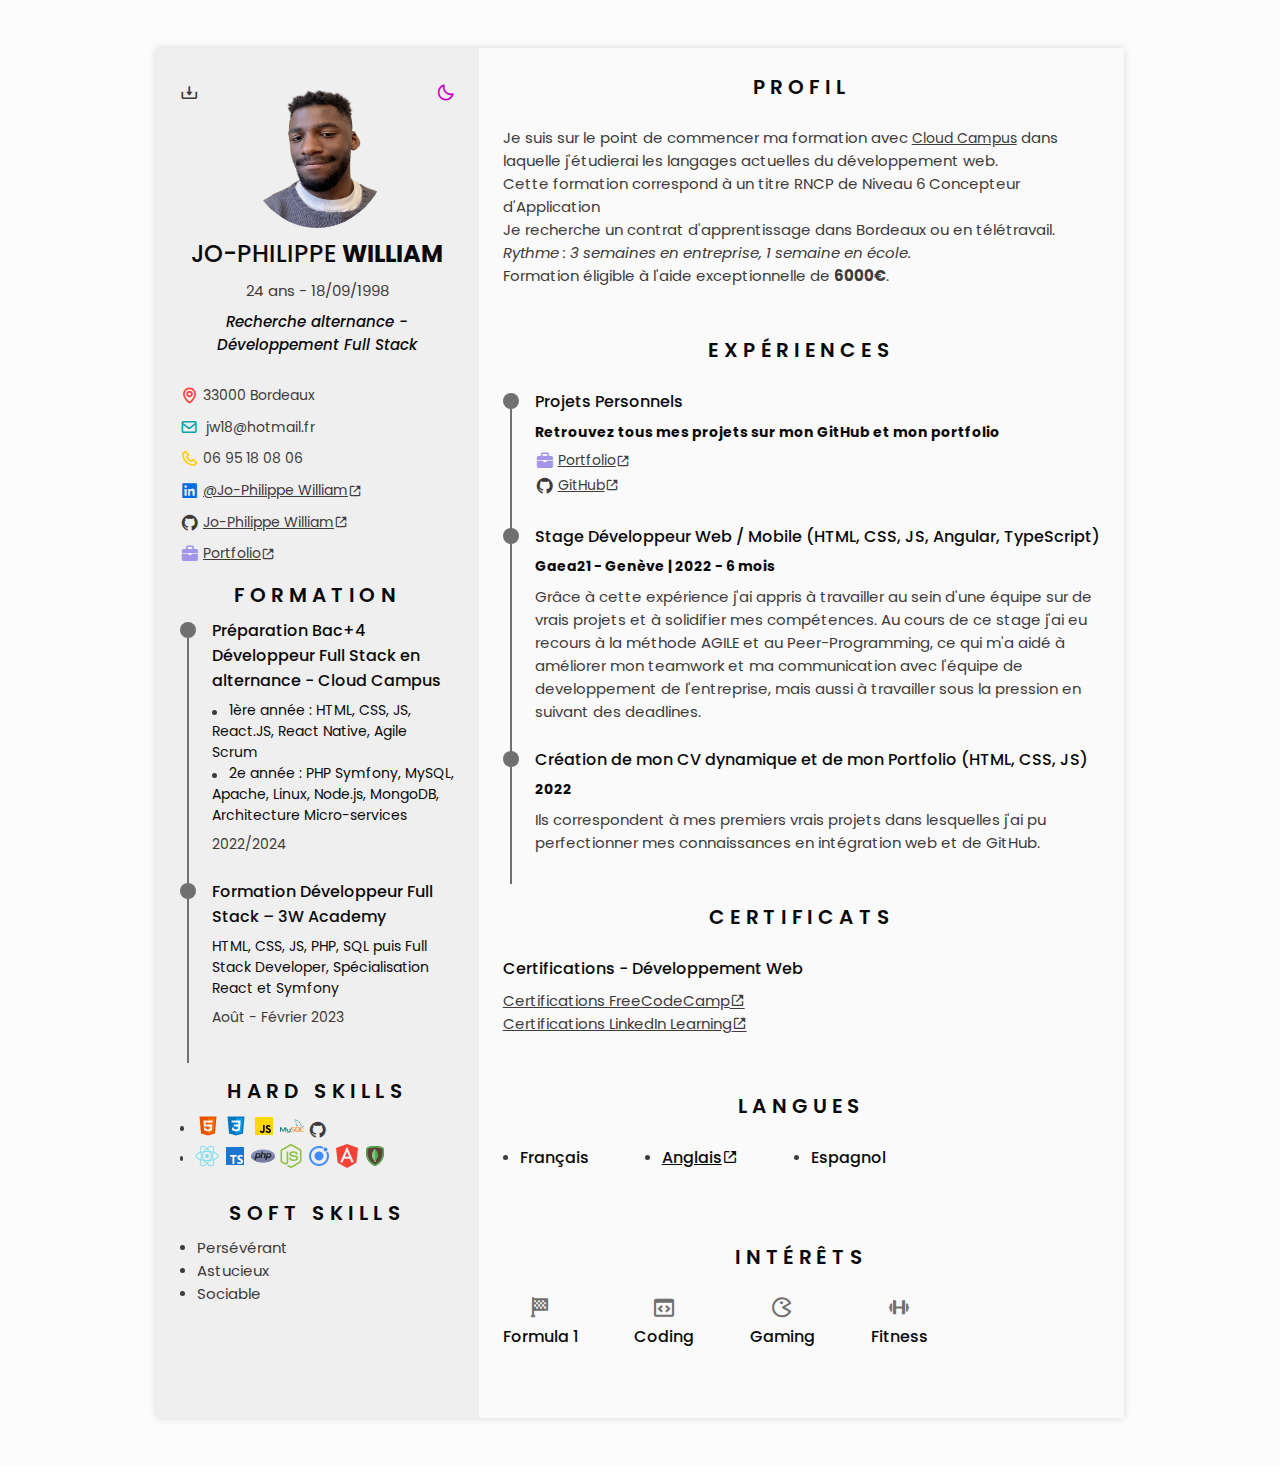
==== commit 0fbdeae1: "freecodecamp" ====
--- a/index.html
+++ b/index.html
@@ -184,7 +184,7 @@
                                 </div>
 
                                 <div class="education__data bd-grid">
-                                    <h3 class="education__title">Formation Développeur Intégrateur Web – 3W Academy</h3>
+                                    <h3 class="education__title">Formation Développeur Full Stack – 3W Academy</h3>
                                     <span class="education__studies">
                                         HTML, CSS, JS, PHP, SQL puis Full Stack Developer, Spécialisation React et Symfony</span>
                                     <span class="education__year">Août - Février 2023</span>
@@ -303,7 +303,7 @@
 
                                 <div class="experience__data bd-grid">
                                     <h3 class="experience__title">Projets Personnels</h3>
-                                    <span class="experience__company"> <strong>Retrouvez tous mes projets sur mon GitHub et sur mon portfolio</strong><!--Ecrire l'année et le poste occupé--> </span>
+                                    <span class="experience__company"> <strong>Retrouvez tous mes projets sur mon GitHub et mon portfolio</strong><!--Ecrire l'année et le poste occupé--> </span>
                                     <p class="experience__description">
                                         <a href="https://lipwilliam.github.io/responsive-portfolio-website/" target="_blank" class="social__link">
                                             <i class='bx bxs-briefcase home__icon' style='color:#a395e9'></i> <u>Portfolio</u> <i class='bx bx-link-external' ></i>
@@ -381,7 +381,8 @@
                         <div class="certificate__container bd-grid">
                             <div class="certificate__content">
                                 <h3 class="certificate__title">Certifications - Développement Web</h3>
-                                <a download="" href="assets/pdf/Certifications.pdf" class="languages__name" style="text-decoration: underline;">Certifications obtenues avec LinkedIn Learning<i class='bx bx-link-external' ></i></a>
+                                <a download="" href="https://www.freecodecamp.org/fcc4ede028d-4fce-43c6-aa1e-8881d191f11d" class="languages__name" style="text-decoration: underline;" target="_blank">Certifications FreeCodeCamp<i class='bx bx-link-external' ></i></a>
+                                <a download="" href="assets/pdf/Certifications.pdf" class="languages__name" style="text-decoration: underline;" target="_blank">Certifications LinkedIn Learning<i class='bx bx-link-external' ></i></a>
                             </div>
                         </div>
 
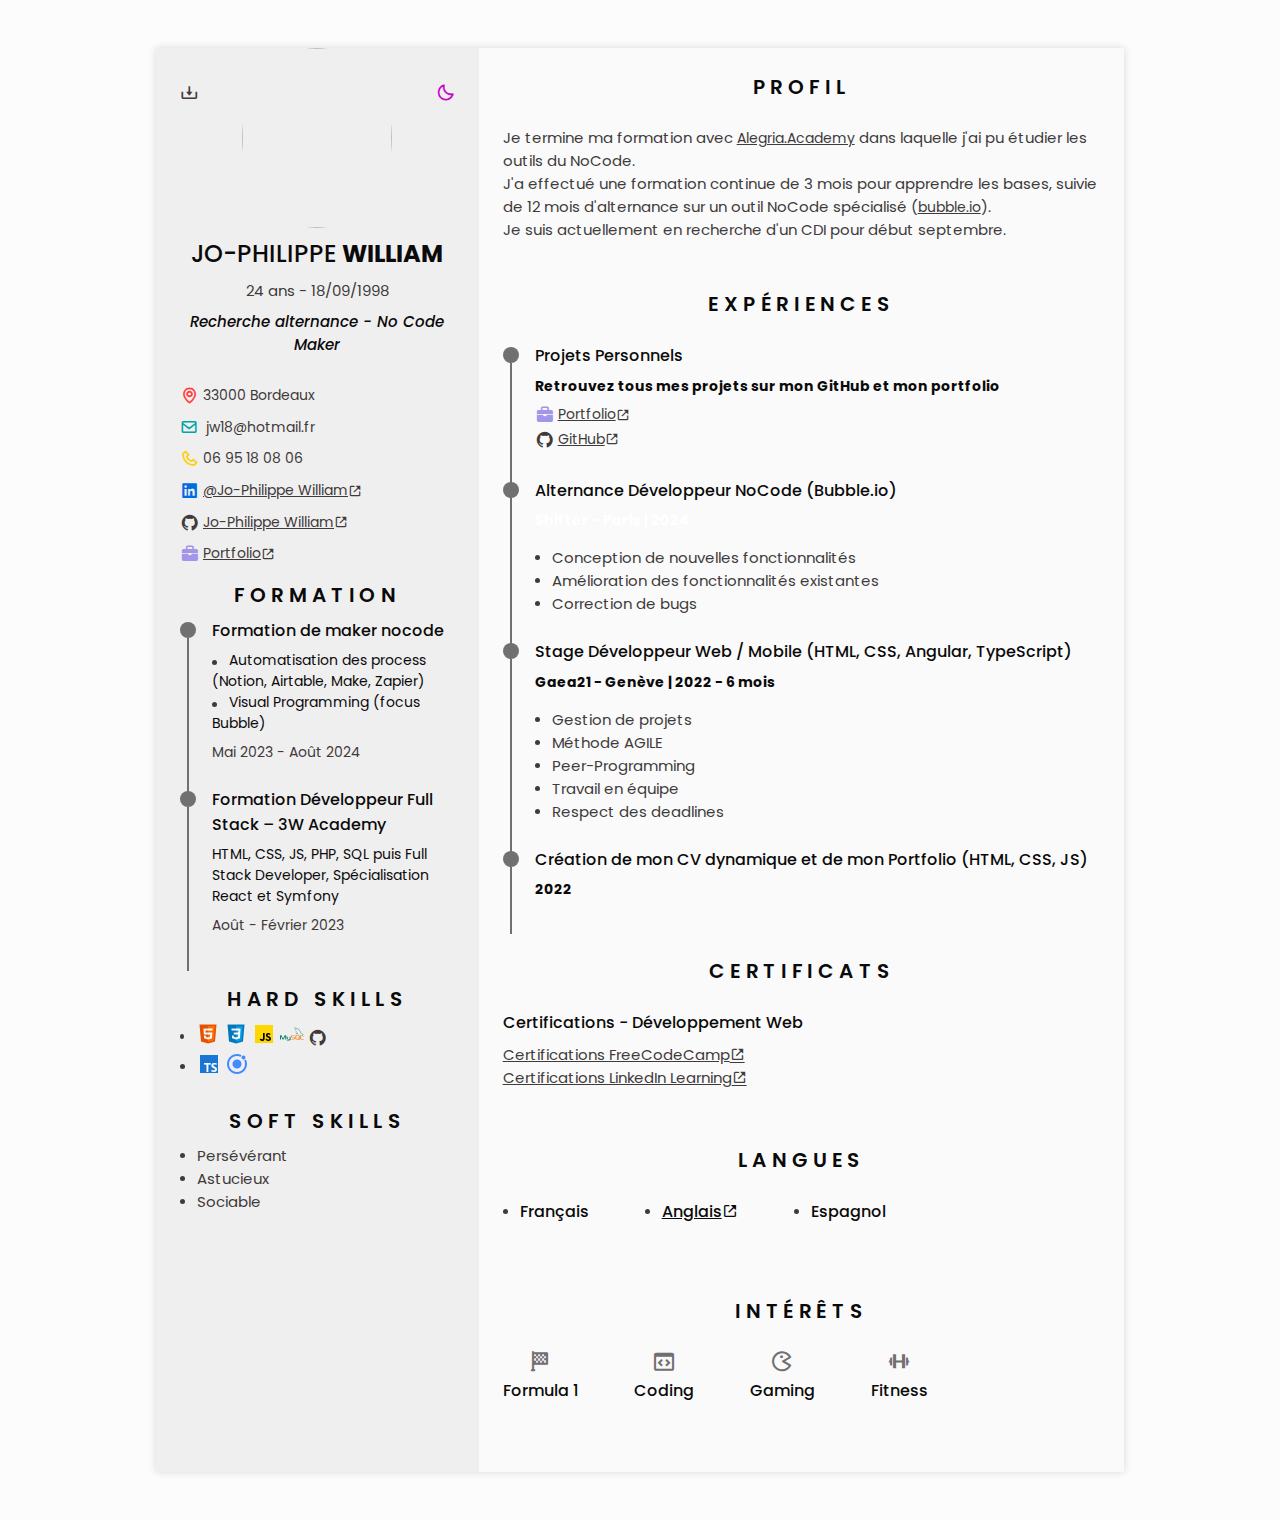
==== commit fa38a9e7: "Add files via upload" ====
--- a/index.html
+++ b/index.html
@@ -1,475 +1,528 @@
-<!DOCTYPE html>
-    <html lang="en">
-    <head>
-        <meta charset="UTF-8">
-        <meta name="viewport" content="width=device-width, initial-scale=1.0">
-
-        <!--========== BOX ICONS ==========-->
-        <link rel="stylesheet" href="https://cdn.jsdelivr.net/npm/boxicons@latest/css/boxicons.min.css">
-
-        <!--========== CSS ==========-->
-        <link rel="stylesheet" href="assets/css/styles.css">
-
-        <title>Jo-Philippe WILLIAM</title>
-    </head>
-    <body>
-        <!--========== HEADER ==========-->
-        <header class="l-header" id="header">
-            <nav class="nav bd-container">
-                <a href="#" class="nav__logo">Jo-Philippe WILLIAM</a>
-
-                <div class="nav__menu" id="nav-menu">
-                    <ul class="nav__list">
-                        <li class="nav__item">
-                            <a href="#home" class="nav__link active-link">
-                                <i class='bx bx-home nav__icon' ></i>Home
-                            </a>
-                        </li>
-
-                        <li class="nav__item">
-                            <a href="#education" class="nav__link">
-                                <i class='bx bx-book nav__icon' ></i>Éducation
-                            </a>
-                        </li>
-
-                        <li class="nav__item">
-                            <a href="#skills" class="nav__link">
-                                <i class='bx bx-receipt nav__icon' ></i>Skills
-                            </a>
-                        </li>
-
-                        <li class="nav__item">
-                            <a href="#profile" class="nav__link">
-                                <i class='bx bx-user-circle nav__icon' ></i>Profil
-                            </a>
-                        </li>
-
-                        <li class="nav__item">
-                            <a href="#experience" class="nav__link">
-                                <i class='bx bx-briefcase-alt-2 nav__icon' ></i>Expériences
-                            </a>
-                        </li>
-
-                        <li class="nav__item">
-                            <a href="#certificates" class="nav__link">
-                                <i class='bx bx-award nav__icon' ></i>Certificats
-                            </a>
-                        </li>
-
-                        <!--<li class="nav__item">
-                            <a href="#references" class="nav__link">
-                                <i class='bx bx-link-external nav__icon'></i>References
-                            </a>
-                        </li>-->
-                    </ul>
-                </div>
-
-                <div class="nav__toggle" id="nav-toggle">
-                    <i class='bx bxs-grid-alt' ></i>
-                </div>
-            </nav>
-
-        </header>
-
-        <main class="l-main bd-container">
-            <!-- All elements within this div, is generated in PDF -->
-            <div class="resume" id="area-cv">
-                <div class="resume__left">
-                    <!--========== HOME ==========-->
-                    <section class="home" id="home">
-                        <div class="home__container section-home bd-grid">
-
-                            <div class="home__data bd-grid">
-                                <img src="assets/img/Jo.png" alt="" class="home__img">
-
-                                <h1 class="home__title">JO-PHILIPPE<b> WILLIAM</b></h1>
-                                24 ans - 18/09/1998
-                                <h3 class="home__profession"><em>Recherche alternance - Développement Full Stack</em></h3>
-
-                                <div>
-                                    <a download="" href="assets/pdf/ResumeJo.pdf" class="home__button-movil">Download</a>
-                                </div>
-                            </div>
-
-                            <div class="home__adress bd-grid-info">
-                                <span class="home__information">
-                                    <i class='bx bx-map home__icon' ></i> 33000 Bordeaux
-                                </span>
-
-                                <span class="home__information">
-                                    <a href="mailto:jw18@hotmail.fr" target="_blank" class="social__link">
-                                        <i class='bx bx-envelope bx-burst bx-flip-horizontal'></i>  &nbsp; jw18@hotmail.fr <!-- &nbsp; Permet de créer un espace-->
-                                    </a>
-                                </span>
-
-                                <span class="home__information">
-                                    <i class='bx bx-phone bx-tada home__icon' ></i> 06 95 18 08 06
-                                </span>
-
-                                <span class="home__information">
-                                    <a href="https://www.linkedin.com/in/jo-philippe-william-22556922b/" target="_blank" class="social__link">
-                                        <i class='bx bxl-linkedin-square social__icon'></i> <u>@Jo-Philippe William</u> <i class='bx bx-link-external' ></i>
-                                    </a>
-                                    </a>
-                                </span>
-
-                                <span class="home__information">
-                                    <a href="https://github.com/lipwilliam" target="_blank" class="social__link">
-                                        <i class='bx bxl-github social__icon'></i> <u>Jo-Philippe William</u> <i class='bx bx-link-external' ></i>
-                                    </a>
-                                </span>
-
-                                <span class="home__information">
-                                    <a href="https://lipwilliam.github.io/responsive-portfolio-website/" target="_blank" class="social__link">
-                                        <i class='bx bxs-briefcase home__icon' style='color:#a395e9'></i> <u>Portfolio</u> <i class='bx bx-link-external' ></i>
-                                    </a>
-                                </span>
-
-                            </div>
-                        </div>
-
-                       <!-- Theme change button -->
-                       <i class='bx bx-moon change-theme' title="Theme" id="theme-button"></i>
-
-
-                       <!-- Button to generate and download the pdf. Available for desktop. -->
-                       <i class='bx bx-download generate-pdf' title="Generate PDF" id="resume-button" ></i>
-                    </section>
-
-
-                    <!--========== SOCIAL ==========-->
-                    <!-- <section class="social section">
-                        <h2 class="section-title">SOCIAL</h2>
-
-                        <div class="social__container bd-grid">
-                            <a href="https://fr.linkedin.com/" target="_blank" class="social__link"> --Ajouter mon lien LinkeIn une fois fait et mon @
-                                <i class='bx bxl-linkedin-square social__icon'></i> @Jo-Philippe William
-                            </a>
-                        </div>
-                    </section> -->
-
-                    <!--========== PROFILE ==========-->
-                    <!-- <section class="profile section" id="profile">
-                        <h2 class="section-title">Profil</h2>
-
-                        <p class="profile__description">Je suis une personne rigoureuse, qui a soif d'en apprendre plus sur le développement web. Je possède peu de connaissances pour le moment, mais j'ai acquis certaines bases sur les langages HTML, CSS et JavaScript.</p>
-                    </section> -->
-
-                    <!--========== EDUCATION ==========-->
-                    <section class="education section-education" id="education">
-                        <h2 class="section-title-left">Formation</h2>
-
-                        <div class="education__container bd-grid">
-
-                            <div class="education__content">
-                                <div class="education__time">
-                                    <span class="education__rounder"></span>
-                                    <span class="education__line"></span>
-                                </div>
-
-                                <div class="education__data bd-grid">
-                                    <h3 class="education__title">Préparation Bac+4 Développeur Full Stack en alternance - Cloud Campus</h3>
-                                    <span class="education__studies">
-                                        <span class="skills__circle"></span>1ère année : HTML, CSS, JS, React.JS, React Native, Agile Scrum <br>
-                                        <span class="skills__circle"></span>2e année : PHP Symfony, MySQL, Apache, Linux, Node.js, MongoDB, Architecture Micro-services
-                                    </span>
-                                    <span class="education__year">2022/2024</span>
-                                </div>
-                            </div>
-
-                            <div class="education__content">
-                                <div class="education__time">
-                                    <span class="education__rounder"></span>
-                                    <span class="education__line"></span>
-                                </div>
-
-                                <div class="education__data bd-grid">
-                                    <h3 class="education__title">Formation Développeur Full Stack – 3W Academy</h3>
-                                    <span class="education__studies">
-                                        HTML, CSS, JS, PHP, SQL puis Full Stack Developer, Spécialisation React et Symfony</span>
-                                    <span class="education__year">Août - Février 2023</span>
-                                </div>
-                            </div>
-
-<!--                             <div class="education__content">
-                                <div class="education__time">
-                                    <span class="education__rounder"></span>
-                                    <span class="education__line"></span>
-                                </div>
-
-                                <div class="education__data bd-grid">
-                                    <h3 class="education__title">Ycamp</h3>
-                                    <span class="education__studies">Bordeaux Ynov Campus</span>
-                                    <span class="education__year">Juillet 2021 - 2022</span>
-                                </div>
-                            </div> -->
-
-<!--                             <div class="education__content">
-                                <div class="education__time">
-                                    <span class="education__rounder"></span>
-                                    <span class="education__line"></span>
-                                </div>
-
-                                <div class="education__data bd-grid">
-                                    <h3 class="education__title">Licence 3 - MIAGE</h3>
-                                    <span class="education__studies">Université de Bordeaux 1 - Sciences et Technologies</span>
-                                    <span class="education__year">2021 - 2022</span>
-                                </div>
-                            </div> -->
-                        </div>
-                    </section>
-
-
-                    <!--========== SKILLS  ==========-->
-                    <section class="skills section" id="skills">
-                        <h2 class="section-title-left">Hard Skills</h2>
-
-                        <div class="skills__content bd-grid">
-                            <ul class="skills__data">
-                                <li class="skills__name">
-                                    <span class="skills__circle"></span> <!-- https://icons8.com/icons/set/html J'utilise la base 64 pour télécharger les images car les autres formats disparaissent lors du pdf-->
-                                    <p class="hardskills">
-                                        <img src="[data-uri]">
-                                        <img src="[data-uri]">
-                                        <img src="[data-uri]">
-                                        <img src="[data-uri]">
-                                        <i class='bx bxl-github social__icon'></i>
-                                    </p>
-                                </li>
-
-                                <li class="skills__name">
-                                    <span class="skills__circle"></span>
-                                    <p class="hardskills">
-                                        <img src="[data-uri]">
-                                        <img src="[data-uri]">
-                                        <img src="[data-uri]">
-                                        <img src="[data-uri]">
-                                        <img src="[data-uri]">
-                                        <img src="[data-uri]">
-                                        <img src="[data-uri]">                                    </p>
-                                </li>
-                            </ul>
-                        </div>
-
-                        <h2 class="section-title-left">Soft Skills</h2>
-
-                        <div class="skills__content bd-grid-content">
-                            <ul class="skills__data">
-                                <li class="skills__name">
-                                    <span class="skills__circle"></span> Persévérant
-                                </li>
-
-                                <li class="skills__name">
-                                    <span class="skills__circle"></span> Astucieux
-                                </li>
-
-                                <li class="skills__name">
-                                    <span class="skills__circle"></span> Sociable
-                                </li>
-                            </ul>
-                        </div>
-                    </section>
-
-                </div>
-
-                <div class="resume__right">
-
-                    <!--========== PROFILE ==========-->
-                    <section class="profile section" id="profile">
-                        <h2 class="section-title">Profil</h2>
-
-                        <!-- <p class="profile__description">
-                            Je suis actuellement en formation avec la <a href="https://3wa.fr/" class="social__link" style="text-decoration: underline;">3W Academy</a> dans laquelle j'étudie les langages actuelles du développement web. <br>
-                            Je recherche un contrat d'apprentissage dans Bordeaux ou en télétravail. <br> <em>Rythme : 3 semaines en entreprise 1 semaine en école.</em> <br> Formation éligible à l'aide exceptionnelle de <strong>6000€</strong>.
-                        </p> -->
-
-                        <p class="profile__description">
-                            Je suis sur le point de commencer ma formation avec <a href="https://cloud-campus.fr" class="social__link" style="text-decoration: underline;">Cloud Campus</a> dans laquelle j'étudierai les langages actuelles du développement web. <br>
-                            Cette formation correspond à un titre RNCP de Niveau 6 Concepteur d'Application <br>
-                            Je recherche un contrat d'apprentissage dans Bordeaux ou en télétravail. <br> <em>Rythme : 3 semaines en entreprise, 1 semaine en école.</em> <br> Formation éligible à l'aide exceptionnelle de <strong>6000€</strong>.
-                        </p>
-                    </section>
-
-                    <!--========== EXPERIENCE ==========-->
-                    <section class="experience section" id="experience">
-                        <h2 class="section-title">Expériences</h2>
-
-                        <div class="experience__container bd-grid">
-                            <div class="experience__content">
-                                <div class="experience__time">
-                                    <span class="experience__rounder"></span>
-                                    <span class="experience__line"></span> <!--experience__line (j'ai du l'enlever car une barre apparait sur le CV sinon)-->
-                                </div>
-
-                                <div class="experience__data bd-grid">
-                                    <h3 class="experience__title">Projets Personnels</h3>
-                                    <span class="experience__company"> <strong>Retrouvez tous mes projets sur mon GitHub et mon portfolio</strong><!--Ecrire l'année et le poste occupé--> </span>
-                                    <p class="experience__description">
-                                        <a href="https://lipwilliam.github.io/responsive-portfolio-website/" target="_blank" class="social__link">
-                                            <i class='bx bxs-briefcase home__icon' style='color:#a395e9'></i> <u>Portfolio</u> <i class='bx bx-link-external' ></i>
-                                        </a> <br>
-                                        <a href="https://github.com/lipwilliam" target="_blank" class="social__link">
-                                            <i class='bx bxl-github social__icon'></i> <u>GitHub</u> <i class='bx bx-link-external' ></i>
-                                        </a><!--Ecrire la description du poste-->
-                                    </p>
-                                </div>
-                            </div>
-
-                            <div class="experience__content">
-                                <div class="experience__time">
-                                    <span class="experience__rounder"></span>
-                                    <span class="experience__line"></span> <!--experience__line (j'ai du l'enlever car une barre apparait sur le CV sinon)-->
-                                </div>
-
-                                <div class="experience__data bd-grid">
-                                    <h3 class="experience__title">Stage Développeur Web / Mobile (HTML, CSS, JS, Angular, TypeScript)</h3>
-                                    <span class="experience__company"> <strong> Gaea21 - Genève | 2022 - 6 mois</strong><!--Ecrire l'année et le poste occupé--> </span>
-                                    <p class="experience__description">
-                                        Grâce à cette expérience j'ai appris à travailler au sein d'une équipe sur de vrais projets et à solidifier mes compétences.
-                                        Au cours de ce stage j'ai eu recours à la méthode AGILE et au Peer-Programming,
-                                        ce qui m'a aidé à améliorer mon teamwork et ma communication avec l'équipe de developpement de l'entreprise,
-                                        mais aussi à travailler sous la pression en suivant des deadlines.  <!--Ecrire la description du poste-->
-                                    </p>
-                                </div>
-                            </div>
-
-                            <div class="experience__content">
-                                <div class="experience__time">
-                                    <span class="experience__rounder"></span>
-                                    <span class="experience__line"></span> <!--experience__line (j'ai du l'enlever car une barre apparait sur le CV sinon)-->
-                                </div>
-
-                                <div class="experience__data bd-grid">
-                                    <h3 class="experience__title">Création de mon CV dynamique et de mon Portfolio (HTML, CSS, JS)</h3>
-                                    <span class="experience__company"> <strong>2022</strong><!--Ecrire l'année et le poste occupé--> </span>
-                                    <p class="experience__description">Ils correspondent à mes premiers vrais projets dans lesquelles j'ai pu perfectionner mes connaissances en intégration web et de GitHub. <!--Ecrire la description du poste--> </p>
-                                </div>
-                            </div>
-                        </div>
-
-                        <!--<div class="education__content">
-                            <div class="education__time">
-                                <span class="education__rounder"></span>
-                                <span class="education__line"></span>
-                            </div>
-
-                            <div class="education__data bd-grid">
-                                <h3 class="education__title">Licence 3 - Sciences du Management</h3>
-                                <span class="education__studies">Université de Bordeaux 4 - Faculté de Droit et Science Politique</span>
-                                <span class="education__year">2020 - 2021</span>
-                            </div>
-                        </div>
-
-                        <div class="education__content">
-                            <div class="education__time">
-                                <span class="education__rounder"></span>
-                                <span class="education__line"></span>
-                            </div>
-
-                            <div class="education__data bd-grid">
-                                <h3 class="education__title">Licence 3 - Sciences du Management</h3>
-                                <span class="education__studies">Université de Bordeaux 4 - Faculté de Droit et Science Politique</span>
-                                <span class="education__year">2020 - 2021</span>
-                            </div>
-                        </div>-->
-                    </section>
-
-                    <!--========== CERTIFICATES ==========-->
-                    <section class="certificate section" id="certificates">
-                        <h2 class="section-title">Certificats</h2>
-
-                        <div class="certificate__container bd-grid">
-                            <div class="certificate__content">
-                                <h3 class="certificate__title">Certifications - Développement Web</h3>
-                                <a download="" href="https://www.freecodecamp.org/fcc4ede028d-4fce-43c6-aa1e-8881d191f11d" class="languages__name" style="text-decoration: underline;" target="_blank">Certifications FreeCodeCamp<i class='bx bx-link-external' ></i></a>
-                                <a download="" href="assets/pdf/Certifications.pdf" class="languages__name" style="text-decoration: underline;" target="_blank">Certifications LinkedIn Learning<i class='bx bx-link-external' ></i></a>
-                            </div>
-                        </div>
-
-                        <div class="certificate__container bd-grid">
-                            <div class="certificate__content">
-                                <h3 class="certificate__title"><!--Licence 3 - MIAGE | 2021-2022--></h3>
-                                <p class="certificate__description"><!--Validation de ma license--></p>
-                            </div>
-                        </div>
-                    </section>
-
-                    <!--========== REFERENCES ==========-->
-                    <!-- <section class="references section" id="references">
-                        <h2 class="section-title">Références</h2>
-
-                        <div class="references__container bd-grid">
-                            <div class="references__content bd-grid">
-                                <span class="references__subtitle"><!--Sr Director - Mettre le titre de mon ancien job--></span>
-                                <h3 class="references__title"><!--Ajouter le nom de mon superviseur</h3>
-                                <ul class="references__contact">
-                                    <li>Phone : </li>
-                                    <li>Email : </li>
-                                </ul>
-                            </div>
-                        </div>
-                    </section> -->
-
-                    <!--========== LANGUAGES ==========-->
-                    <section class="languages section">
-                        <h2 class="section-title">Langues</h2>
-
-                        <div class="languages__container">
-                            <ul class="languages__content bd-grid">
-                                <li class="languages__name">
-                                    <span class="languages__circle"></span> Français
-                                </li>
-                                <li class="languages__name">
-                                    <span class="languages__circle"></span> <a download="" href="assets/pdf/Linguaskill Candidate Test Report.pdf" class="languages__name" style="text-decoration: underline;">Anglais</a> <i class='bx bx-link-external' ></i>
-                                </li>
-                                <li class="languages__name">
-                                    <span class="languages__circle"></span> Espagnol
-                                </li>
-                            </ul>
-                        </div>
-                    </section>
-
-                    <!--========== INTERESTS ==========-->
-                    <section class="interests section">
-                        <h2 class="section-title">Intérêts</h2>
-
-                        <div class="interests__container bd-grid">
-                            <div class="interests__content">
-                                <i class='bx bxs-flag-checkered interests__icon'></i>
-                                <span class="interests__name">Formula 1</span>
-                            </div>
-                            <div class="interests__content">
-                                <i class='bx bx-code-block interests__icon'></i>
-                                <span class="interest__name">Coding</span>
-                            </div>
-                            <div class="interests__content">
-                                <i class='bx bx-game interests__icon'></i>
-                                <span class="interests__name">Gaming</span>
-                            </div>
-                            <div class="interests__content">
-                                <i class='bx bx-dumbbell interests__icon' ></i>
-                                <span class="interests__name">Fitness</span>
-                            </div>
-                        </div>
-                    </section>
-
-                    <div class="qrcode__content">
-                        <a rel='nofollow' href='https://www.qr-code-generator.com' border='0' style='cursor:default' ></a><img src='https://chart.googleapis.com/chart?cht=qr&chl=https%3A%2F%2Flipwilliam.github.io%2FJo-Philippe-WILLIAM-CV%2F&chs=180x180&choe=UTF-8&chld=L|2' alt=''>
-                    </div>
-
-                </div>
-            </div>
-        </main>
-
-        <!--========== SCROLL TOP ==========-->
-        <a href="#" class="scrolltop" id="scroll-top">
-            <i class='bx bx-up-arrow-circle scrolltop__icon' ></i>
-        </a>
-
-        <!--========== HTML2PDF ==========-->
-        <script src="assets/js/html2pdf.bundle.min.js"></script>
-
-        <!--========== MAIN JS ==========-->
-        <script src="assets/js/main.js"></script>
-    </body>
+<!DOCTYPE html>
+    <html lang="en">
+    <head>
+        <meta charset="UTF-8">
+        <meta name="viewport" content="width=device-width, initial-scale=1.0">
+
+        <!--========== BOX ICONS ==========-->
+        <link rel="stylesheet" href="https://cdn.jsdelivr.net/npm/boxicons@latest/css/boxicons.min.css">
+
+        <!--========== CSS ==========-->
+        <link rel="stylesheet" href="assets/css/styles.css">
+
+        <title>Jo-Philippe WILLIAM</title>
+    </head>
+    <body>
+        <!--========== HEADER ==========-->
+        <header class="l-header" id="header">
+            <nav class="nav bd-container">
+                <a href="#" class="nav__logo">Jo-Philippe WILLIAM</a>
+
+                <div class="nav__menu" id="nav-menu">
+                    <ul class="nav__list">
+                        <li class="nav__item">
+                            <a href="#home" class="nav__link active-link">
+                                <i class='bx bx-home nav__icon' ></i>Home
+                            </a>
+                        </li>
+
+                        <li class="nav__item">
+                            <a href="#education" class="nav__link">
+                                <i class='bx bx-book nav__icon' ></i>Éducation
+                            </a>
+                        </li>
+
+                        <li class="nav__item">
+                            <a href="#skills" class="nav__link">
+                                <i class='bx bx-receipt nav__icon' ></i>Skills
+                            </a>
+                        </li>
+
+                        <li class="nav__item">
+                            <a href="#profile" class="nav__link">
+                                <i class='bx bx-user-circle nav__icon' ></i>Profil
+                            </a>
+                        </li>
+
+                        <li class="nav__item">
+                            <a href="#experience" class="nav__link">
+                                <i class='bx bx-briefcase-alt-2 nav__icon' ></i>Expériences
+                            </a>
+                        </li>
+
+                        <li class="nav__item">
+                            <a href="#certificates" class="nav__link">
+                                <i class='bx bx-award nav__icon' ></i>Certificats
+                            </a>
+                        </li>
+
+                        <!--<li class="nav__item">
+                            <a href="#references" class="nav__link">
+                                <i class='bx bx-link-external nav__icon'></i>References
+                            </a>
+                        </li>-->
+                    </ul>
+                </div>
+
+                <div class="nav__toggle" id="nav-toggle">
+                    <i class='bx bxs-grid-alt' ></i>
+                </div>
+            </nav>
+
+        </header>
+
+        <main class="l-main bd-container">
+            <!-- All elements within this div, is generated in PDF -->
+            <div class="resume" id="area-cv">
+                <div class="resume__left">
+                    <!--========== HOME ==========-->
+                    <section class="home" id="home">
+                        <div class="home__container section-home bd-grid">
+
+                            <div class="home__data bd-grid">
+                                <img src="assets/img/jojo.png" alt="" class="home__img">
+
+                                <h1 class="home__title">JO-PHILIPPE<b> WILLIAM</b></h1>
+                                24 ans - 18/09/1998
+                                <h3 class="home__profession"><em>Recherche alternance - No Code Maker</em></h3>
+
+                                <div>
+                                    <a download="" href="assets/pdf/ResumeJo.pdf" class="home__button-movil">Download</a>
+                                </div>
+                            </div>
+
+                            <div class="home__adress bd-grid-info">
+                                <span class="home__information">
+                                    <i class='bx bx-map home__icon' ></i> 33000 Bordeaux
+                                </span>
+
+                                <span class="home__information">
+                                    <a href="mailto:jw18@hotmail.fr" target="_blank" class="social__link">
+                                        <i class='bx bx-envelope bx-burst bx-flip-horizontal'></i>  &nbsp; jw18@hotmail.fr <!-- &nbsp; Permet de créer un espace-->
+                                    </a>
+                                </span>
+
+                                <span class="home__information">
+                                    <i class='bx bx-phone bx-tada home__icon' ></i> 06 95 18 08 06
+                                </span>
+
+                                <span class="home__information">
+                                    <a href="https://www.linkedin.com/in/jo-philippe-william-22556922b/" target="_blank" class="social__link">
+                                        <i class='bx bxl-linkedin-square social__icon'></i> <u>@Jo-Philippe William</u> <i class='bx bx-link-external' ></i>
+                                    </a>
+                                    </a>
+                                </span>
+
+                                <span class="home__information">
+                                    <a href="https://github.com/lipwilliam" target="_blank" class="social__link">
+                                        <i class='bx bxl-github social__icon'></i> <u>Jo-Philippe William</u> <i class='bx bx-link-external' ></i>
+                                    </a>
+                                </span>
+
+                                <span class="home__information">
+                                    <a href="https://lipwilliam.github.io/responsive-portfolio-website/" target="_blank" class="social__link">
+                                        <i class='bx bxs-briefcase home__icon' style='color:#a395e9'></i> <u>Portfolio</u> <i class='bx bx-link-external' ></i>
+                                    </a>
+                                </span>
+
+                            </div>
+                        </div>
+
+                       <!-- Theme change button -->
+                       <i class='bx bx-moon change-theme' title="Theme" id="theme-button"></i>
+
+
+                       <!-- Button to generate and download the pdf. Available for desktop. -->
+                       <i class='bx bx-download generate-pdf' title="Generate PDF" id="resume-button" ></i>
+                    </section>
+
+
+                    <!--========== SOCIAL ==========-->
+                    <!-- <section class="social section">
+                        <h2 class="section-title">SOCIAL</h2>
+
+                        <div class="social__container bd-grid">
+                            <a href="https://fr.linkedin.com/" target="_blank" class="social__link"> --Ajouter mon lien LinkeIn une fois fait et mon @
+                                <i class='bx bxl-linkedin-square social__icon'></i> @Jo-Philippe William
+                            </a>
+                        </div>
+                    </section> -->
+
+                    <!--========== PROFILE ==========-->
+                    <!-- <section class="profile section" id="profile">
+                        <h2 class="section-title">Profil</h2>
+
+                        <p class="profile__description">Je suis une personne rigoureuse, qui a soif d'en apprendre plus sur le développement web. Je possède peu de connaissances pour le moment, mais j'ai acquis certaines bases sur les langages HTML, CSS et JavaScript.</p>
+                    </section> -->
+
+                    <!--========== EDUCATION ==========-->
+                    <section class="education section-education" id="education">
+                        <h2 class="section-title-left">Formation</h2>
+
+                        <div class="education__container bd-grid">
+
+                            <div class="education__content">
+                                <div class="education__time">
+                                    <span class="education__rounder"></span>
+                                    <span class="education__line"></span>
+                                </div>
+
+                                <div class="education__data bd-grid">
+                                    <h3 class="education__title">Formation de maker nocode</h3>
+                                    <span class="education__studies">
+                                        <span class="skills__circle"></span>Automatisation des process (Notion, Airtable, Make, Zapier) <br>
+                                        <span class="skills__circle"></span>Visual Programming (focus Bubble)
+                                    </span>
+                                    <span class="education__year">Mai 2023 - Août 2024</span>
+                                </div>
+                            </div>
+
+                            <div class="education__content">
+                                <div class="education__time">
+                                    <span class="education__rounder"></span>
+                                    <span class="education__line"></span>
+                                </div>
+
+                                <div class="education__data bd-grid">
+                                    <h3 class="education__title">Formation Développeur Full Stack – 3W Academy</h3>
+                                    <span class="education__studies">
+                                        HTML, CSS, JS, PHP, SQL puis Full Stack Developer, Spécialisation React et Symfony</span>
+                                    <span class="education__year">Août - Février 2023</span>
+                                </div>
+                            </div>
+
+<!--                             <div class="education__content">
+                                <div class="education__time">
+                                    <span class="education__rounder"></span>
+                                    <span class="education__line"></span>
+                                </div>
+
+                                <div class="education__data bd-grid">
+                                    <h3 class="education__title">Ycamp</h3>
+                                    <span class="education__studies">Bordeaux Ynov Campus</span>
+                                    <span class="education__year">Juillet 2021 - 2022</span>
+                                </div>
+                            </div> -->
+
+<!--                             <div class="education__content">
+                                <div class="education__time">
+                                    <span class="education__rounder"></span>
+                                    <span class="education__line"></span>
+                                </div>
+
+                                <div class="education__data bd-grid">
+                                    <h3 class="education__title">Licence 3 - MIAGE</h3>
+                                    <span class="education__studies">Université de Bordeaux 1 - Sciences et Technologies</span>
+                                    <span class="education__year">2021 - 2022</span>
+                                </div>
+                            </div> -->
+                        </div>
+                    </section>
+
+
+                    <!--========== SKILLS  ==========-->
+                    <section class="skills section" id="skills">
+                        <h2 class="section-title-left">Hard Skills</h2>
+
+                        <div class="skills__content bd-grid">
+                            <ul class="skills__data">
+                                <li class="skills__name">
+                                    <span class="skills__circle"></span> <!-- https://icons8.com/icons/set/html J'utilise la base 64 pour télécharger les images car les autres formats disparaissent lors du pdf-->
+                                    <p class="hardskills">
+                                        <img src="[data-uri]">
+                                        <img src="[data-uri]">
+                                        <img src="[data-uri]">
+                                        <img src="[data-uri]">
+                                        <i class='bx bxl-github social__icon'></i>
+                                    </p>
+                                </li>
+
+                                <li class="skills__name">
+                                    <span class="skills__circle"></span>
+                                    <p class="hardskills">
+                                        <img src="[data-uri]">
+                                        <img src="[data-uri]">
+                                </li>
+                            </ul>
+                        </div>
+
+                        <h2 class="section-title-left">Soft Skills</h2>
+
+                        <div class="skills__content bd-grid-content">
+                            <ul class="skills__data">
+                                <li class="skills__name">
+                                    <span class="skills__circle"></span> Persévérant
+                                </li>
+
+                                <li class="skills__name">
+                                    <span class="skills__circle"></span> Astucieux
+                                </li>
+
+                                <!-- <li class="skills__name">
+                                    <span class="skills__circle"></span> Gestion de projets
+                                </li> -->
+
+                                <li class="skills__name">
+                                    <span class="skills__circle"></span> Sociable
+                                </li>
+
+                                <!-- <li class="skills__name">
+                                    <span class="skills__circle"></span> Travail en équipe
+                                </li> -->
+                            </ul>
+                        </div>
+                    </section>
+
+                </div>
+
+                <div class="resume__right">
+
+                    <!--========== PROFILE ==========-->
+                    <section class="profile section" id="profile">
+                        <h2 class="section-title">Profil</h2>
+
+                        <!-- <p class="profile__description">
+                            Je suis actuellement en formation avec la <a href="https://3wa.fr/" class="social__link" style="text-decoration: underline;">3W Academy</a> dans laquelle j'étudie les langages actuelles du développement web. <br>
+                            Je recherche un contrat d'apprentissage dans Bordeaux ou en télétravail. <br> <em>Rythme : 3 semaines en entreprise 1 semaine en école.</em> <br> Formation éligible à l'aide exceptionnelle de <strong>6000€</strong>.
+                        </p> -->
+
+                        <p class="profile__description">
+                            Je termine ma formation avec <a href="https://www.alegria.group/academy" class="social__link" style="text-decoration: underline;">Alegria.Academy </a> dans laquelle j'ai pu étudier les outils du NoCode. <br>
+                            J'a effectué une formation continue de 3 mois pour apprendre les bases, suivie de 12 mois d'alternance sur un outil NoCode spécialisé (<a href="https://bubble.io/" class="social__link" style="text-decoration: underline;">bubble.io </a>). <br>
+                            Je suis actuellement en recherche d'un CDI pour début septembre. <br>
+                        </p>
+                    </section>
+
+                    <!--========== EXPERIENCE ==========-->
+                    <section class="experience section" id="experience">
+                        <h2 class="section-title">Expériences</h2>
+
+                        <div class="experience__container bd-grid">
+                            <div class="experience__content">
+                                <div class="experience__time">
+                                    <span class="experience__rounder"></span>
+                                    <span class="experience__line"></span> <!--experience__line (j'ai du l'enlever car une barre apparait sur le CV sinon)-->
+                                </div>
+
+                                <div class="experience__data bd-grid">
+                                    <h3 class="experience__title">Projets Personnels</h3>
+                                    <span class="experience__company"> <strong>Retrouvez tous mes projets sur mon GitHub et mon portfolio</strong><!--Ecrire l'année et le poste occupé--> </span>
+                                    <p class="experience__description">
+                                        <a href="https://lipwilliam.github.io/responsive-portfolio-website/" target="_blank" class="social__link">
+                                            <i class='bx bxs-briefcase home__icon' style='color:#a395e9'></i> <u>Portfolio</u> <i class='bx bx-link-external' ></i>
+                                        </a> <br>
+                                        <a href="https://github.com/lipwilliam" target="_blank" class="social__link">
+                                            <i class='bx bxl-github social__icon'></i> <u>GitHub</u> <i class='bx bx-link-external' ></i>
+                                        </a><!--Ecrire la description du poste-->
+                                    </p>
+                                </div>
+                            </div>
+
+                            <div class="experience__content">
+                                <div class="experience__time">
+                                    <span class="experience__rounder"></span>
+                                    <span class="experience__line"></span> <!--experience__line (j'ai du l'enlever car une barre apparait sur le CV sinon)-->
+                                </div>
+
+                                <div class="experience__data bd-grid">
+                                    <h3 class="experience__title">Alternance Développeur NoCode (Bubble.io)</h3>
+                                    <span class="experience__company"> <a href="https://app.trouver-un-reparateur.fr/" class="social__link" style='color:#ffffff' target="_blank"><strong>Shifter - Paris | 2024 </strong></a><!--Ecrire l'année et le poste occupé--> </span>
+                                    <p class="experience__description">  <!--Ecrire la description du poste-->
+                                    </p>
+
+                                    <div class="bd-grid-content">
+                                        <ul class="skills__data">
+                                            <li class="skills__name">
+                                                <span class="skills__circle"></span> Conception de nouvelles fonctionnalités
+                                            </li>
+
+                                            <li class="skills__name">
+                                                <span class="skills__circle"></span> Amélioration des fonctionnalités existantes
+                                            </li>
+
+                                            <li class="skills__name">
+                                                <span class="skills__circle"></span> Correction de bugs
+                                            </li>
+                                        </ul>
+                                    </div>
+                                </div>
+                            </div>
+
+                            <div class="experience__content">
+                                <div class="experience__time">
+                                    <span class="experience__rounder"></span>
+                                    <span class="experience__line"></span> <!--experience__line (j'ai du l'enlever car une barre apparait sur le CV sinon)-->
+                                </div>
+
+                                <div class="experience__data bd-grid">
+                                    <h3 class="experience__title">Stage Développeur Web / Mobile (HTML, CSS, Angular, TypeScript)</h3>
+                                    <span class="experience__company"> <strong> Gaea21 - Genève | 2022 - 6 mois</strong><!--Ecrire l'année et le poste occupé--> </span>
+                                    <p class="experience__description">  <!--Ecrire la description du poste-->
+                                    </p>
+
+                                    <div class="bd-grid-content">
+                                        <ul class="skills__data">
+                                            <li class="skills__name">
+                                                <span class="skills__circle"></span> Gestion de projets
+                                            </li>
+
+                                            <li class="skills__name">
+                                                <span class="skills__circle"></span> Méthode AGILE
+                                            </li>
+
+                                            <li class="skills__name">
+                                                <span class="skills__circle"></span> Peer-Programming
+                                            </li>
+
+                                            <li class="skills__name">
+                                                <span class="skills__circle"></span> Travail en équipe
+                                            </li>
+
+                                            <li class="skills__name">
+                                                <span class="skills__circle"></span> Respect des deadlines
+                                            </li>
+                                        </ul>
+                                    </div>
+                                </div>
+                            </div>
+
+                            <div class="experience__content">
+                                <div class="experience__time">
+                                    <span class="experience__rounder"></span>
+                                    <span class="experience__line"></span> <!--experience__line (j'ai du l'enlever car une barre apparait sur le CV sinon)-->
+                                </div>
+
+                                <div class="experience__data bd-grid">
+                                    <h3 class="experience__title">Création de mon CV dynamique et de mon Portfolio (HTML, CSS, JS)</h3>
+                                    <span class="experience__company"> <strong>2022</strong><!--Ecrire l'année et le poste occupé--> </span>
+                                    <p class="experience__description"> <!--Ecrire la description du poste--> </p>
+                                </div>
+                            </div>
+                        </div>
+
+                        <!--<div class="education__content">
+                            <div class="education__time">
+                                <span class="education__rounder"></span>
+                                <span class="education__line"></span>
+                            </div>
+
+                            <div class="education__data bd-grid">
+                                <h3 class="education__title">Licence 3 - Sciences du Management</h3>
+                                <span class="education__studies">Université de Bordeaux 4 - Faculté de Droit et Science Politique</span>
+                                <span class="education__year">2020 - 2021</span>
+                            </div>
+                        </div>
+
+                        <div class="education__content">
+                            <div class="education__time">
+                                <span class="education__rounder"></span>
+                                <span class="education__line"></span>
+                            </div>
+
+                            <div class="education__data bd-grid">
+                                <h3 class="education__title">Licence 3 - Sciences du Management</h3>
+                                <span class="education__studies">Université de Bordeaux 4 - Faculté de Droit et Science Politique</span>
+                                <span class="education__year">2020 - 2021</span>
+                            </div>
+                        </div>-->
+                    </section>
+
+                    <!--========== CERTIFICATES ==========-->
+                    <section class="certificate section" id="certificates">
+                        <h2 class="section-title">Certificats</h2>
+
+                        <div class="certificate__container bd-grid">
+                            <div class="certificate__content">
+                                <h3 class="certificate__title">Certifications - Développement Web</h3>
+                                <a download="" href="https://www.freecodecamp.org/fcc4ede028d-4fce-43c6-aa1e-8881d191f11d" class="languages__name" style="text-decoration: underline;" target="_blank">Certifications FreeCodeCamp<i class='bx bx-link-external' ></i></a>
+                                <a download="" href="assets/pdf/Certifications.pdf" class="languages__name" style="text-decoration: underline;" target="_blank">Certifications LinkedIn Learning<i class='bx bx-link-external' ></i></a>
+                            </div>
+                        </div>
+
+                        <div class="certificate__container bd-grid">
+                            <div class="certificate__content">
+                                <h3 class="certificate__title"><!--Licence 3 - MIAGE | 2021-2022--></h3>
+                                <p class="certificate__description"><!--Validation de ma license--></p>
+                            </div>
+                        </div>
+                    </section>
+
+                    <!--========== REFERENCES ==========-->
+                    <!-- <section class="references section" id="references">
+                        <h2 class="section-title">Références</h2>
+
+                        <div class="references__container bd-grid">
+                            <div class="references__content bd-grid">
+                                <span class="references__subtitle"><!--Sr Director - Mettre le titre de mon ancien job--></span>
+                                <h3 class="references__title"><!--Ajouter le nom de mon superviseur</h3>
+                                <ul class="references__contact">
+                                    <li>Phone : </li>
+                                    <li>Email : </li>
+                                </ul>
+                            </div>
+                        </div>
+                    </section> -->
+
+                    <!--========== LANGUAGES ==========-->
+                    <section class="languages section">
+                        <h2 class="section-title">Langues</h2>
+
+                        <div class="languages__container">
+                            <ul class="languages__content bd-grid">
+                                <li class="languages__name">
+                                    <span class="languages__circle"></span> Français
+                                </li>
+                                <li class="languages__name">
+                                    <span class="languages__circle"></span> <a download="" href="assets/pdf/Linguaskill Candidate Test Report.pdf" class="languages__name" style="text-decoration: underline;">Anglais</a> <i class='bx bx-link-external' ></i>
+                                </li>
+                                <li class="languages__name">
+                                    <span class="languages__circle"></span> Espagnol
+                                </li>
+                            </ul>
+                        </div>
+                    </section>
+
+                    <!--========== INTERESTS ==========-->
+                    <section class="interests section">
+                        <h2 class="section-title">Intérêts</h2>
+
+                        <div class="interests__container bd-grid">
+                            <div class="interests__content">
+                                <i class='bx bxs-flag-checkered interests__icon'></i>
+                                <span class="interests__name">Formula 1</span>
+                            </div>
+                            <div class="interests__content">
+                                <i class='bx bx-code-block interests__icon'></i>
+                                <span class="interest__name">Coding</span>
+                            </div>
+                            <div class="interests__content">
+                                <i class='bx bx-game interests__icon'></i>
+                                <span class="interests__name">Gaming</span>
+                            </div>
+                            <div class="interests__content">
+                                <i class='bx bx-dumbbell interests__icon' ></i>
+                                <span class="interests__name">Fitness</span>
+                            </div>
+                        </div>
+                    </section>
+
+                    <div class="qrcode__content">
+                        <a rel='nofollow' href='https://www.qr-code-generator.com' border='0' style='cursor:default' ></a><img src='https://chart.googleapis.com/chart?cht=qr&chl=https%3A%2F%2Flipwilliam.github.io%2FJo-Philippe-WILLIAM-CV%2F&chs=180x180&choe=UTF-8&chld=L|2' alt=''>
+                    </div>
+
+                </div>
+            </div>
+        </main>
+
+        <!--========== SCROLL TOP ==========-->
+        <a href="#" class="scrolltop" id="scroll-top">
+            <i class='bx bx-up-arrow-circle scrolltop__icon' ></i>
+        </a>
+
+        <!--========== HTML2PDF ==========-->
+        <script src="assets/js/html2pdf.bundle.min.js"></script>
+
+        <!--========== MAIN JS ==========-->
+        <script src="assets/js/main.js"></script>
+    </body>
 </html>